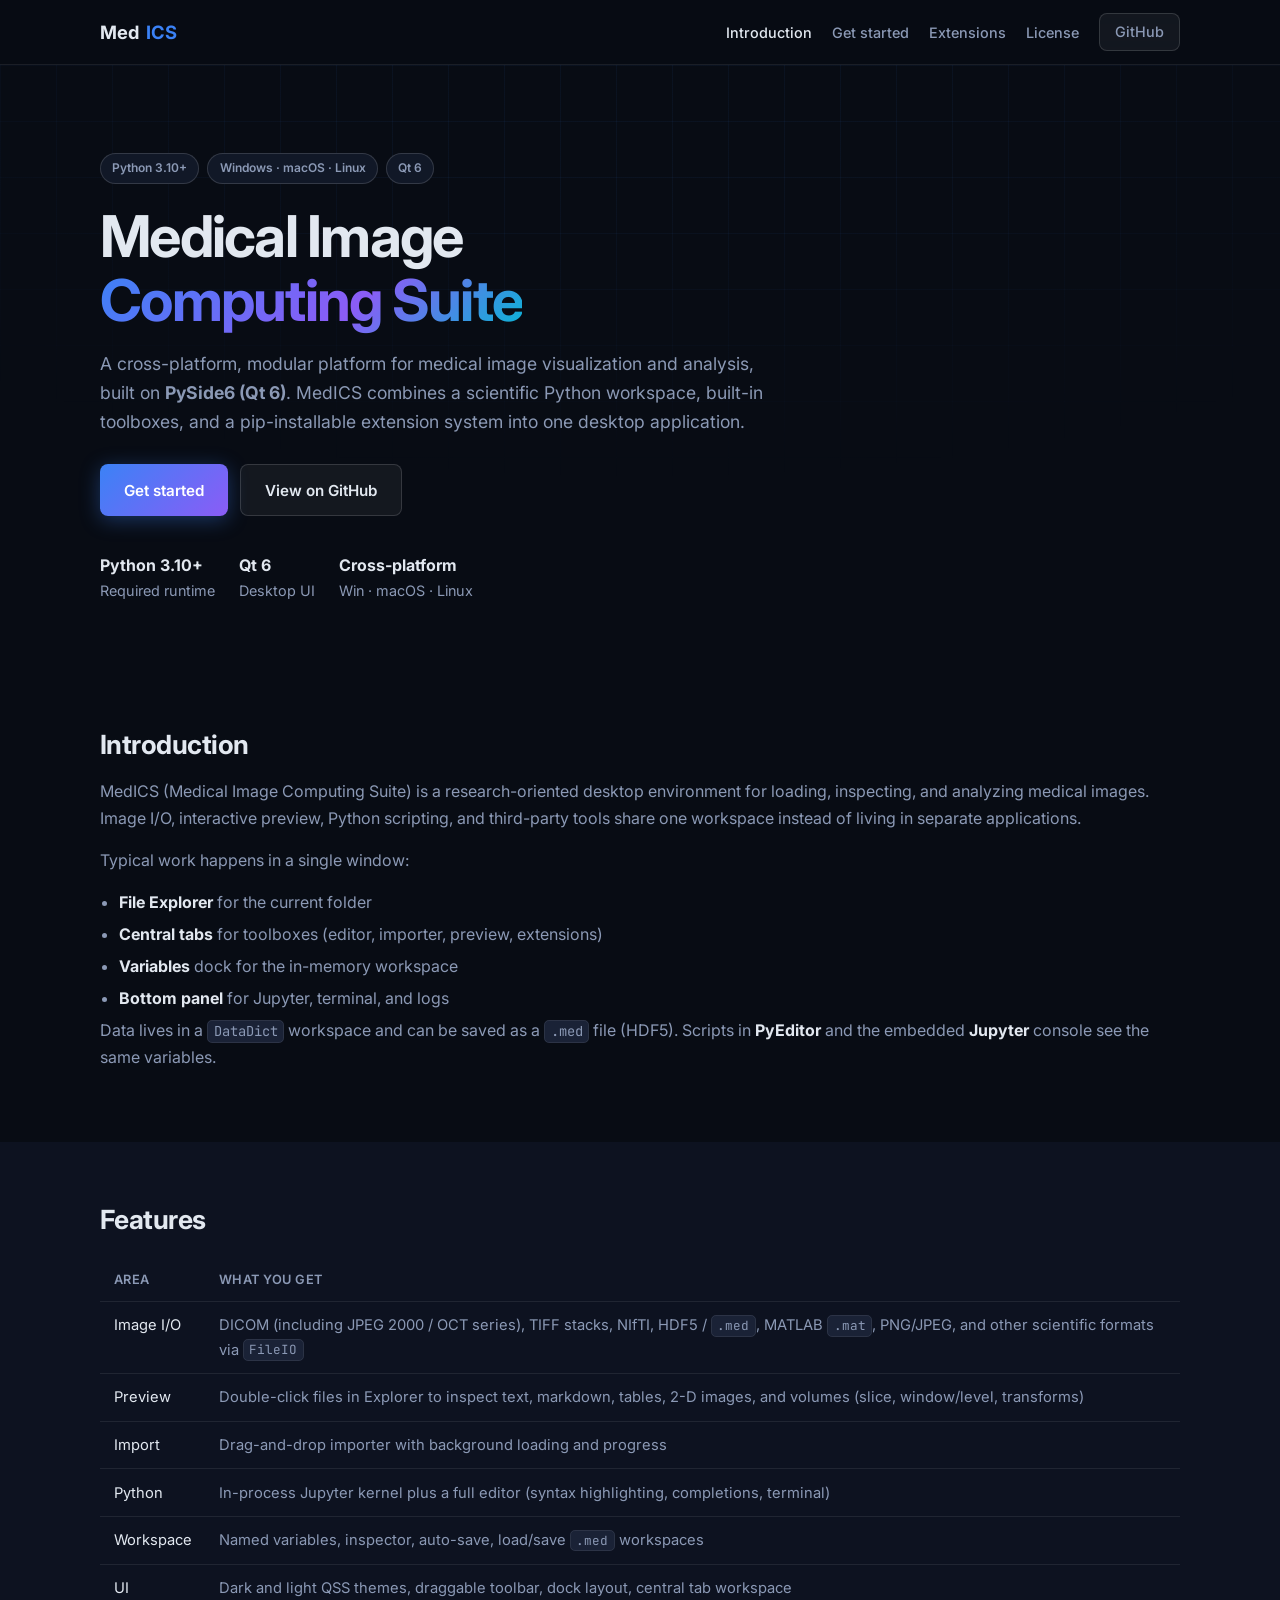
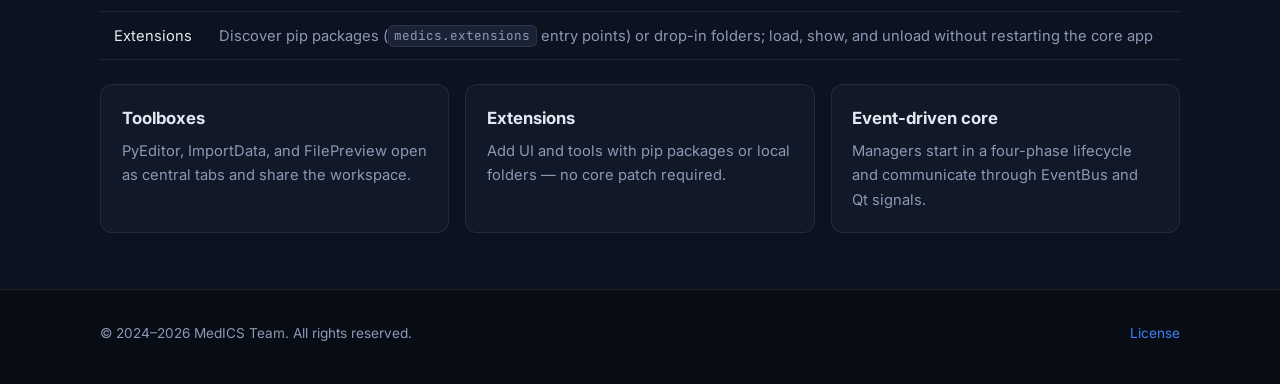
==== index.html @ ae42c541 "docs: update GitHub links and add CLI installer guide - Update all GitHub repository links to the ne" ====
<!DOCTYPE html>
<html lang="en">
<head>
  <meta charset="UTF-8" />
  <meta name="viewport" content="width=device-width, initial-scale=1.0" />
  <title>MedICS — Medical Image Computing Suite</title>
  <meta name="description" content="MedICS is a cross-platform medical image visualization and analysis platform built on PySide6 (Qt 6)." />
  <link rel="preconnect" href="https://fonts.googleapis.com" />
  <link href="https://fonts.googleapis.com/css2?family=Inter:wght@400;500;600;700&family=JetBrains+Mono:wght@400;500&display=swap" rel="stylesheet" />
  <link rel="stylesheet" href="css/style.css" />
</head>
<body>
  <nav class="nav" id="nav">
    <div class="container nav__inner">
      <a class="nav__logo" href="index.html">Med<em>ICS</em></a>
      <button class="nav__hamburger" id="hamburger" aria-label="Open menu"><span></span><span></span><span></span></button>
      <ul class="nav__links">
        <li><a class="is-active" href="index.html">Introduction</a></li>
        <li><a href="get-started.html">Get started</a></li>
        <li><a href="extensions.html">Extensions</a></li>
        <li><a href="license.html">License</a></li>
        <li><a class="btn btn--ghost btn--sm" href="https://github.com/medical-image-computing-suite/MedICS" target="_blank" rel="noopener">GitHub</a></li>
      </ul>
    </div>
  </nav>

  <header class="hero">
    <div class="container hero__inner">
      <div class="badge-row">
        <span class="badge">Python 3.10+</span>
        <span class="badge">Windows · macOS · Linux</span>
        <span class="badge">Qt 6</span>
      </div>
      <h1>Medical Image<br /><span class="gradient">Computing Suite</span></h1>
      <p class="lead">
        A cross-platform, modular platform for medical image visualization and analysis,
        built on <strong>PySide6 (Qt 6)</strong>. MedICS combines a scientific Python workspace,
        built-in toolboxes, and a pip-installable extension system into one desktop application.
      </p>
      <div class="hero__cta">
        <a class="btn btn--primary" href="get-started.html#installer">Get started</a>
        <a class="btn btn--ghost" href="https://github.com/medical-image-computing-suite/MedICS" target="_blank" rel="noopener">View on GitHub</a>
      </div>
      <div class="hero__meta">
        <div><strong>Python 3.10+</strong>Required runtime</div>
        <div><strong>Qt 6</strong>Desktop UI</div>
        <div><strong>Cross-platform</strong>Win · macOS · Linux</div>
      </div>
    </div>
  </header>

  <section class="section" id="introduction">
    <div class="container">
      <h2>Introduction</h2>
      <p>
        MedICS (Medical Image Computing Suite) is a research-oriented desktop environment for loading,
        inspecting, and analyzing medical images. Image I/O, interactive preview, Python scripting,
        and third-party tools share one workspace instead of living in separate applications.
      </p>
      <p>Typical work happens in a single window:</p>
      <ul class="plain">
        <li><strong>File Explorer</strong> for the current folder</li>
        <li><strong>Central tabs</strong> for toolboxes (editor, importer, preview, extensions)</li>
        <li><strong>Variables</strong> dock for the in-memory workspace</li>
        <li><strong>Bottom panel</strong> for Jupyter, terminal, and logs</li>
      </ul>
      <p>
        Data lives in a <code>DataDict</code> workspace and can be saved as a <code>.med</code> file (HDF5).
        Scripts in <strong>PyEditor</strong> and the embedded <strong>Jupyter</strong> console see the same variables.
      </p>
    </div>
  </section>

  <section class="section section--alt" id="features">
    <div class="container">
      <h2>Features</h2>
      <div class="table-wrap">
        <table>
          <thead>
            <tr><th>Area</th><th>What you get</th></tr>
          </thead>
          <tbody>
            <tr>
              <td>Image I/O</td>
              <td>DICOM (including JPEG 2000 / OCT series), TIFF stacks, NIfTI, HDF5 / <code>.med</code>, MATLAB <code>.mat</code>, PNG/JPEG, and other scientific formats via <code>FileIO</code></td>
            </tr>
            <tr>
              <td>Preview</td>
              <td>Double-click files in Explorer to inspect text, markdown, tables, 2-D images, and volumes (slice, window/level, transforms)</td>
            </tr>
            <tr>
              <td>Import</td>
              <td>Drag-and-drop importer with background loading and progress</td>
            </tr>
            <tr>
              <td>Python</td>
              <td>In-process Jupyter kernel plus a full editor (syntax highlighting, completions, terminal)</td>
            </tr>
            <tr>
              <td>Workspace</td>
              <td>Named variables, inspector, auto-save, load/save <code>.med</code> workspaces</td>
            </tr>
            <tr>
              <td>UI</td>
              <td>Dark and light QSS themes, draggable toolbar, dock layout, central tab workspace</td>
            </tr>
            <tr>
              <td>Extensions</td>
              <td>Discover pip packages (<code>medics.extensions</code> entry points) or drop-in folders; load, show, and unload without restarting the core app</td>
            </tr>
          </tbody>
        </table>
      </div>
      <div class="grid">
        <div class="card">
          <h3>Toolboxes</h3>
          <p>PyEditor, ImportData, and FilePreview open as central tabs and share the workspace.</p>
        </div>
        <div class="card">
          <h3>Extensions</h3>
          <p>Add UI and tools with pip packages or local folders — no core patch required.</p>
        </div>
        <div class="card">
          <h3>Event-driven core</h3>
          <p>Managers start in a four-phase lifecycle and communicate through EventBus and Qt signals.</p>
        </div>
      </div>
    </div>
  </section>

  <footer class="footer">
    <div class="container footer__inner">
      <span>© 2024–2026 MedICS Team. All rights reserved.</span>
      <span><a href="license.html">License</a></span>
    </div>
  </footer>
  <script src="js/site.js"></script>
</body>
</html>
---- css/style.css ----
*, *::before, *::after { box-sizing: border-box; margin: 0; padding: 0; }

:root {
  --bg: #080c14;
  --bg-alt: #0d1220;
  --surface: #111827;
  --surface-2: #1a2236;
  --border: rgba(255, 255, 255, 0.08);
  --border-2: rgba(255, 255, 255, 0.14);
  --accent: #3b82f6;
  --accent-2: #8b5cf6;
  --accent-3: #06b6d4;
  --text: #e2e8f0;
  --muted: #8b99b5;
  --font: "Inter", system-ui, sans-serif;
  --mono: "JetBrains Mono", "Fira Code", ui-monospace, monospace;
  --radius: 12px;
}

html { scroll-behavior: smooth; }

body {
  font-family: var(--font);
  background: var(--bg);
  color: var(--text);
  line-height: 1.65;
  -webkit-font-smoothing: antialiased;
}

a { color: var(--accent); text-decoration: none; }
a:hover { color: var(--accent-3); }

.container {
  width: min(1080px, 100% - 2.5rem);
  margin-inline: auto;
}

.gradient {
  background: linear-gradient(135deg, var(--accent), var(--accent-2) 60%, var(--accent-3));
  -webkit-background-clip: text;
  background-clip: text;
  -webkit-text-fill-color: transparent;
}

.btn {
  display: inline-flex;
  align-items: center;
  gap: 0.5rem;
  font-weight: 600;
  border-radius: 8px;
  border: none;
  cursor: pointer;
  text-decoration: none;
  padding: 0.8rem 1.5rem;
  font-size: 0.95rem;
  font-family: inherit;
  transition: transform 0.18s, box-shadow 0.18s, background 0.18s;
}
.btn--primary {
  background: linear-gradient(135deg, var(--accent), var(--accent-2));
  color: #fff;
  box-shadow: 0 4px 20px rgba(59, 130, 246, 0.35);
}
.btn--primary:hover { color: #fff; transform: translateY(-2px); }
.btn--ghost {
  background: rgba(255, 255, 255, 0.05);
  color: var(--text);
  border: 1.5px solid var(--border-2);
}
.btn--ghost:hover { color: var(--text); background: rgba(255, 255, 255, 0.1); }
.btn--sm { padding: 0.4rem 0.95rem; font-size: 0.8rem; }

.nav {
  position: sticky;
  top: 0;
  z-index: 50;
  background: rgba(8, 12, 20, 0.86);
  backdrop-filter: blur(16px);
  border-bottom: 1px solid var(--border);
}
.nav__inner {
  display: flex;
  align-items: center;
  gap: 1.5rem;
  min-height: 64px;
}
.nav__logo {
  display: flex;
  align-items: center;
  gap: 0.45rem;
  color: var(--text);
  font-weight: 700;
  font-size: 1.15rem;
}
.nav__logo:hover { color: var(--text); }
.nav__logo em { font-style: normal; color: var(--accent); }
.nav__links {
  display: flex;
  align-items: center;
  gap: 1.25rem;
  margin-left: auto;
  list-style: none;
}
.nav__links a {
  color: var(--muted);
  font-size: 0.9rem;
  font-weight: 500;
}
.nav__links a:hover,
.nav__links a.is-active { color: var(--text); }
.nav__hamburger {
  display: none;
  flex-direction: column;
  gap: 5px;
  background: none;
  border: none;
  cursor: pointer;
  margin-left: auto;
  padding: 4px;
}
.nav__hamburger span {
  display: block;
  width: 22px;
  height: 2px;
  background: var(--text);
  border-radius: 2px;
}

.hero {
  position: relative;
  padding: 5.5rem 0 4rem;
  overflow: hidden;
}
.hero::before {
  content: "";
  position: absolute;
  inset: 0;
  background-image:
    linear-gradient(rgba(59, 130, 246, 0.06) 1px, transparent 1px),
    linear-gradient(90deg, rgba(59, 130, 246, 0.06) 1px, transparent 1px);
  background-size: 56px 56px;
  mask-image: radial-gradient(ellipse 80% 70% at 50% 0%, black 30%, transparent 100%);
  pointer-events: none;
}
.hero__inner { position: relative; }
.badge-row { display: flex; flex-wrap: wrap; gap: 0.5rem; margin-bottom: 1.25rem; }
.badge {
  font-size: 0.75rem;
  font-weight: 600;
  padding: 0.28rem 0.7rem;
  border-radius: 999px;
  border: 1px solid var(--border-2);
  color: var(--muted);
  background: var(--surface);
}
.hero h1 {
  font-size: clamp(2.2rem, 5vw, 3.6rem);
  line-height: 1.12;
  letter-spacing: -0.03em;
  margin-bottom: 1rem;
}
.hero p.lead {
  max-width: 42rem;
  color: var(--muted);
  font-size: 1.1rem;
  margin-bottom: 1.75rem;
}
.hero__cta { display: flex; flex-wrap: wrap; gap: 0.75rem; }
.hero__meta {
  display: flex;
  flex-wrap: wrap;
  gap: 1.5rem;
  margin-top: 2.25rem;
  color: var(--muted);
  font-size: 0.9rem;
}
.hero__meta strong { display: block; color: var(--text); font-size: 1rem; }

.page-hero {
  padding: 4rem 0 2.5rem;
  border-bottom: 1px solid var(--border);
}
.page-hero .tag {
  color: var(--accent-3);
  font-size: 0.8rem;
  font-weight: 600;
  letter-spacing: 0.08em;
  text-transform: uppercase;
}
.page-hero h1 {
  font-size: clamp(1.8rem, 4vw, 2.6rem);
  letter-spacing: -0.03em;
  margin: 0.5rem 0 0.75rem;
}
.page-hero p { color: var(--muted); max-width: 40rem; }

.section { padding: 3.5rem 0; }
.section--alt { background: var(--bg-alt); }
.section h2 {
  font-size: 1.65rem;
  letter-spacing: -0.02em;
  margin-bottom: 0.75rem;
}
.section h3 {
  font-size: 1.15rem;
  margin: 1.75rem 0 0.6rem;
}
.section p { color: var(--muted); margin-bottom: 1rem; }
.section p strong, .section li strong { color: var(--text); }

.grid {
  display: grid;
  gap: 1rem;
  grid-template-columns: repeat(auto-fit, minmax(230px, 1fr));
  margin-top: 1.5rem;
}
.card {
  background: var(--surface);
  border: 1px solid var(--border);
  border-radius: var(--radius);
  padding: 1.25rem 1.3rem;
}
.card h3 { margin: 0 0 0.4rem; font-size: 1.05rem; }
.card p { margin: 0; font-size: 0.92rem; }

ul.plain, ol.plain { padding-left: 1.2rem; color: var(--muted); }
ul.plain { list-style: disc; }
ol.plain { list-style: decimal; }
ul.plain li, ol.plain li { margin: 0.35rem 0; }
code, kbd {
  font-family: var(--mono);
  font-size: 0.86em;
  background: var(--surface-2);
  border: 1px solid var(--border);
  border-radius: 5px;
  padding: 0.08rem 0.35rem;
}

.table-wrap { overflow-x: auto; margin: 1rem 0 1.5rem; }
table {
  width: 100%;
  border-collapse: collapse;
  font-size: 0.92rem;
}
th, td {
  text-align: left;
  padding: 0.7rem 0.85rem;
  border-bottom: 1px solid var(--border);
  vertical-align: top;
}
th { color: var(--muted); font-weight: 600; font-size: 0.8rem; text-transform: uppercase; letter-spacing: 0.04em; }
td { color: var(--muted); }
td:first-child { color: var(--text); white-space: nowrap; }

.code-block {
  background: #0b1220;
  border: 1px solid var(--border);
  border-radius: var(--radius);
  margin: 0.85rem 0 1.4rem;
  overflow: hidden;
}
.code-block__header {
  display: flex;
  justify-content: space-between;
  align-items: center;
  padding: 0.45rem 0.85rem;
  border-bottom: 1px solid var(--border);
  color: var(--muted);
  font-size: 0.75rem;
  font-family: var(--mono);
}
.copy-btn {
  background: transparent;
  border: 1px solid var(--border-2);
  color: var(--muted);
  border-radius: 6px;
  padding: 0.2rem 0.55rem;
  cursor: pointer;
  font-size: 0.72rem;
}
.copy-btn:hover, .copy-btn.copied { color: var(--text); border-color: var(--accent); }
.code-block pre {
  overflow-x: auto;
  padding: 1rem 1.1rem;
}
.code-block code {
  font-family: var(--mono);
  font-size: 0.82rem;
  background: none;
  border: none;
  padding: 0;
  color: #d6e4ff;
  line-height: 1.55;
}

.tabs { margin: 1rem 0 1.5rem; }
.tab-bar { display: flex; gap: 0.4rem; flex-wrap: wrap; margin-bottom: 0.75rem; }
.tab-btn {
  background: var(--surface);
  border: 1px solid var(--border);
  color: var(--muted);
  border-radius: 999px;
  padding: 0.35rem 0.9rem;
  cursor: pointer;
  font: inherit;
  font-size: 0.85rem;
}
.tab-btn.is-active {
  color: var(--text);
  border-color: var(--accent);
  background: rgba(59, 130, 246, 0.12);
}
.tab-pane { display: none; }
.tab-pane.is-active { display: block; }

.steps { counter-reset: step; display: grid; gap: 1rem; margin-top: 1rem; }
.step {
  display: grid;
  grid-template-columns: auto 1fr;
  gap: 0.9rem;
  background: var(--surface);
  border: 1px solid var(--border);
  border-radius: var(--radius);
  padding: 1rem 1.15rem;
}
.step::before {
  counter-increment: step;
  content: counter(step, decimal-leading-zero);
  font-family: var(--mono);
  font-size: 0.85rem;
  color: var(--accent-3);
  padding-top: 0.15rem;
}
.step h4 { margin: 0 0 0.25rem; }
.step p { margin: 0; font-size: 0.92rem; }

.license-text {
  background: var(--surface);
  border: 1px solid var(--border);
  border-radius: var(--radius);
  padding: 1.25rem 1.4rem;
  overflow-x: auto;
  white-space: pre-wrap;
  word-break: break-word;
  font-family: var(--mono);
  font-size: 0.82rem;
  line-height: 1.6;
  color: var(--text);
  margin: 0;
}

.footer {
  border-top: 1px solid var(--border);
  padding: 2rem 0 2.5rem;
  color: var(--muted);
  font-size: 0.85rem;
}
.footer__inner {
  display: flex;
  flex-wrap: wrap;
  justify-content: space-between;
  gap: 0.75rem;
}

@media (max-width: 760px) {
  .nav__hamburger { display: flex; }
  .nav__links {
    display: none;
    position: absolute;
    top: 64px;
    left: 0;
    right: 0;
    flex-direction: column;
    align-items: flex-start;
    padding: 1rem 1.25rem 1.25rem;
    background: rgba(8, 12, 20, 0.97);
    border-bottom: 1px solid var(--border);
    margin: 0;
  }
  .nav__links.is-open { display: flex; }
  td:first-child { white-space: normal; }
}
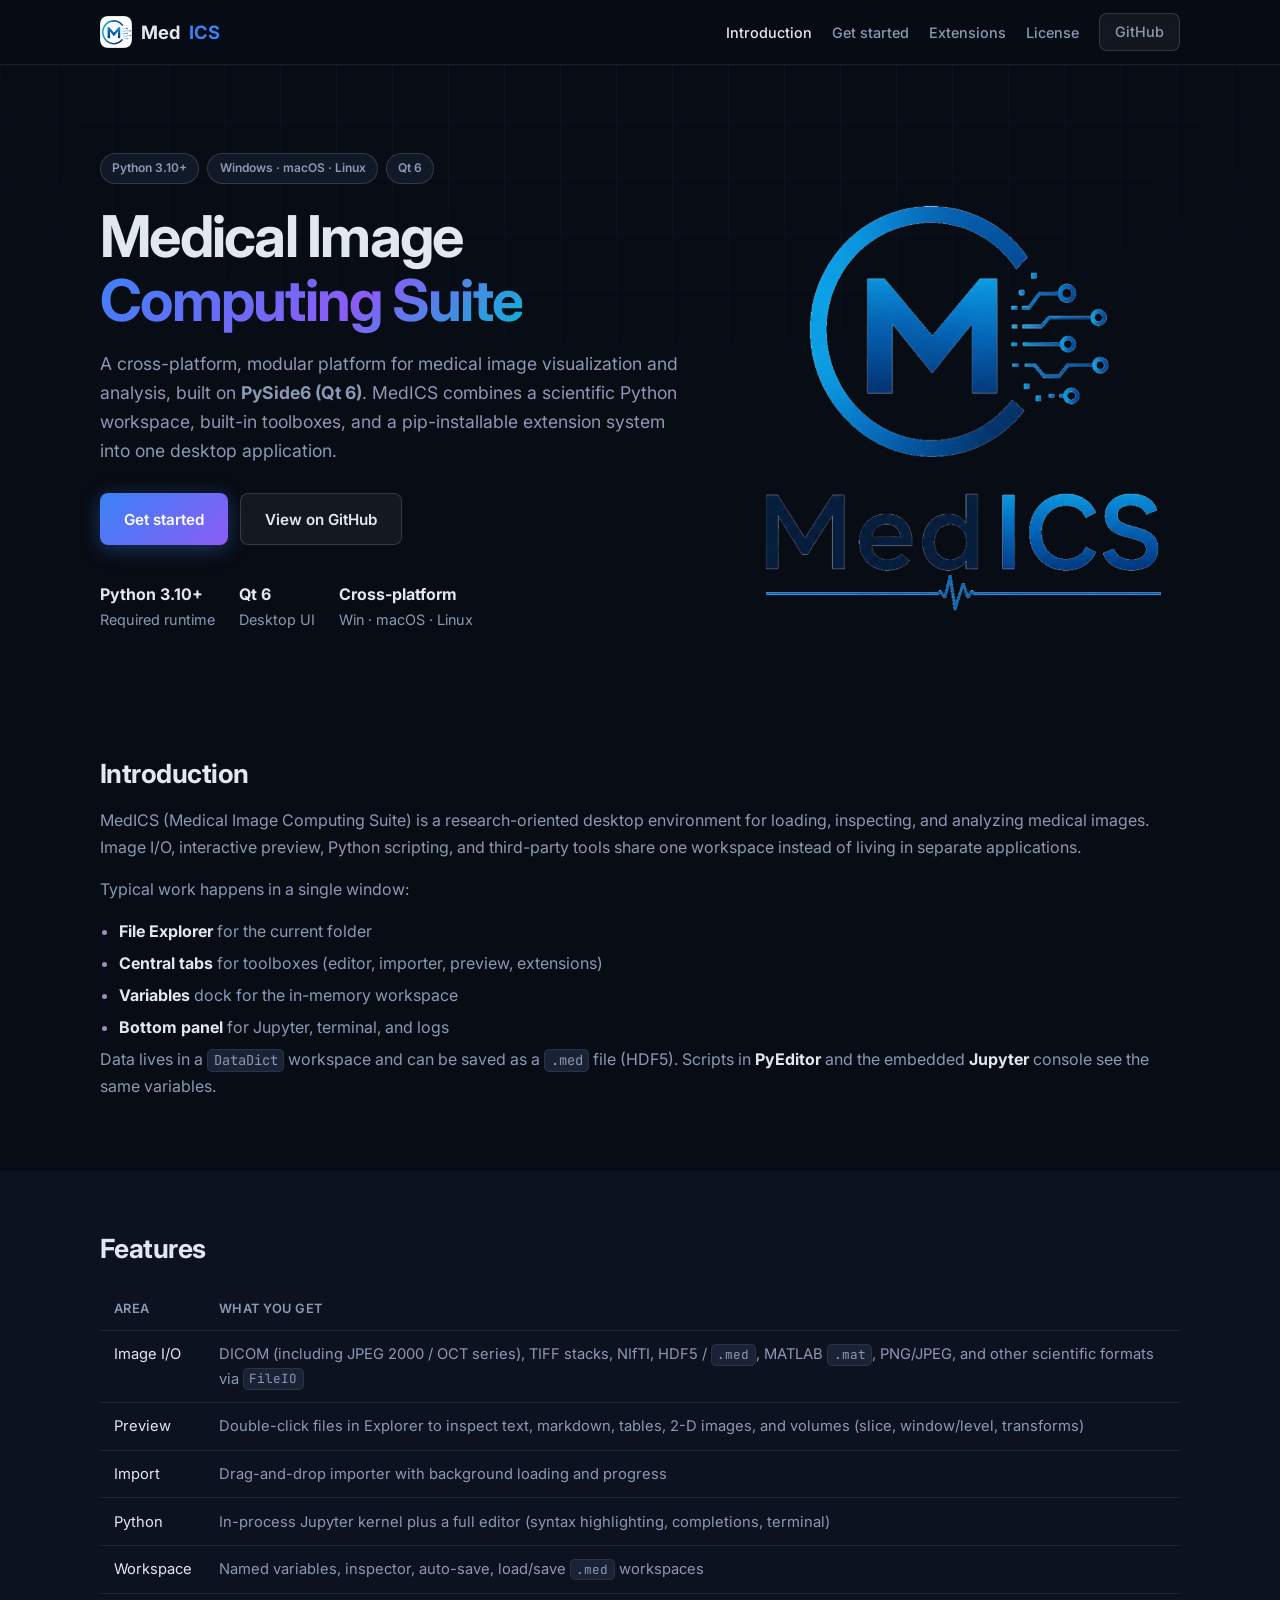
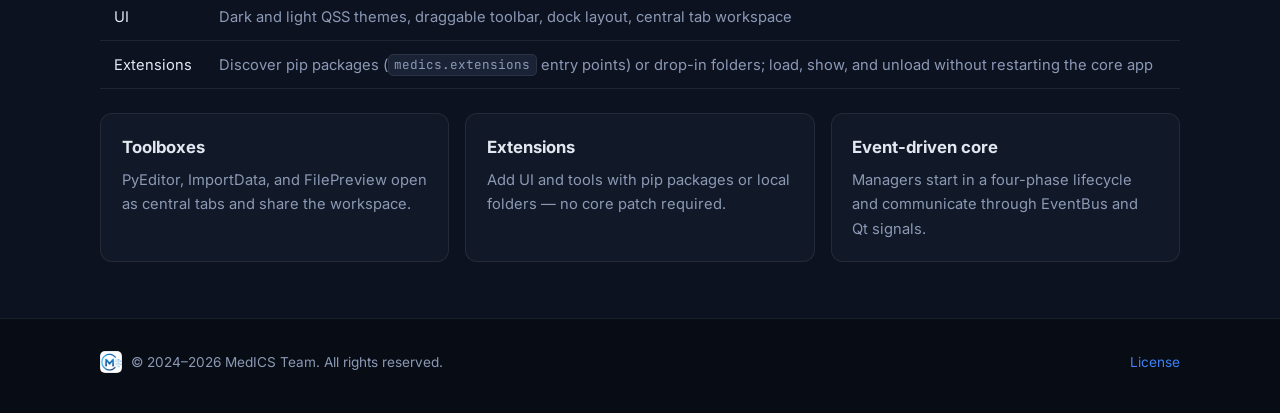
==== commit 7c4a54a7: "feat: add site logo and improve installer setup" ====
--- a/index.html
+++ b/index.html
@@ -8,11 +8,15 @@
   <link rel="preconnect" href="https://fonts.googleapis.com" />
   <link href="https://fonts.googleapis.com/css2?family=Inter:wght@400;500;600;700&family=JetBrains+Mono:wght@400;500&display=swap" rel="stylesheet" />
   <link rel="stylesheet" href="css/style.css" />
+  <link rel="icon" href="icon/icon.ico" sizes="any" />
+  <link rel="icon" type="image/png" href="icon/icon.png" />
+  <link rel="apple-touch-icon" href="icon/icon.png" />
+  <meta property="og:image" content="https://medical-image-computing-suite.github.io/icon/logo.png" />
 </head>
 <body>
   <nav class="nav" id="nav">
     <div class="container nav__inner">
-      <a class="nav__logo" href="index.html">Med<em>ICS</em></a>
+      <a class="nav__logo" href="index.html"><img src="icon/icon.png" alt="" width="32" height="32" />Med<em>ICS</em></a>
       <button class="nav__hamburger" id="hamburger" aria-label="Open menu"><span></span><span></span><span></span></button>
       <ul class="nav__links">
         <li><a class="is-active" href="index.html">Introduction</a></li>
@@ -26,6 +30,7 @@
 
   <header class="hero">
     <div class="container hero__inner">
+      <div>
       <div class="badge-row">
         <span class="badge">Python 3.10+</span>
         <span class="badge">Windows · macOS · Linux</span>
@@ -46,6 +51,8 @@
         <div><strong>Qt 6</strong>Desktop UI</div>
         <div><strong>Cross-platform</strong>Win · macOS · Linux</div>
       </div>
+      </div>
+      <img class="hero__logo" src="icon/logo.png" alt="MedICS — Medical Image Computing Suite" />
     </div>
   </header>
 
@@ -130,7 +137,7 @@
 
   <footer class="footer">
     <div class="container footer__inner">
-      <span>© 2024–2026 MedICS Team. All rights reserved.</span>
+      <span class="footer__brand"><img src="icon/icon.png" alt="" width="22" height="22" />© 2024–2026 MedICS Team. All rights reserved.</span>
       <span><a href="license.html">License</a></span>
     </div>
   </footer>
--- a/css/style.css
+++ b/css/style.css
@@ -87,10 +87,17 @@
 .nav__logo {
   display: flex;
   align-items: center;
-  gap: 0.45rem;
+  gap: 0.55rem;
   color: var(--text);
   font-weight: 700;
   font-size: 1.15rem;
+}
+.nav__logo img {
+  width: 32px;
+  height: 32px;
+  border-radius: 8px;
+  display: block;
+  flex-shrink: 0;
 }
 .nav__logo:hover { color: var(--text); }
 .nav__logo em { font-style: normal; color: var(--accent); }
@@ -142,7 +149,20 @@
   mask-image: radial-gradient(ellipse 80% 70% at 50% 0%, black 30%, transparent 100%);
   pointer-events: none;
 }
-.hero__inner { position: relative; }
+.hero__inner {
+  position: relative;
+  display: grid;
+  grid-template-columns: 1.15fr minmax(220px, 0.85fr);
+  gap: 2.5rem;
+  align-items: center;
+}
+.hero__logo {
+  width: 100%;
+  max-width: 440px;
+  height: auto;
+  justify-self: end;
+  display: block;
+}
 .badge-row { display: flex; flex-wrap: wrap; gap: 0.5rem; margin-bottom: 1.25rem; }
 .badge {
   font-size: 0.75rem;
@@ -360,6 +380,18 @@
   flex-wrap: wrap;
   justify-content: space-between;
   gap: 0.75rem;
+}
+
+.footer__brand {
+  display: inline-flex;
+  align-items: center;
+  gap: 0.55rem;
+}
+.footer__brand img {
+  width: 22px;
+  height: 22px;
+  border-radius: 5px;
+  display: block;
 }
 
 @media (max-width: 760px) {
@@ -378,5 +410,14 @@
     margin: 0;
   }
   .nav__links.is-open { display: flex; }
+  .hero__inner {
+    grid-template-columns: 1fr;
+    gap: 1.5rem;
+  }
+  .hero__logo {
+    order: -1;
+    justify-self: center;
+    max-width: 280px;
+  }
   td:first-child { white-space: normal; }
 }
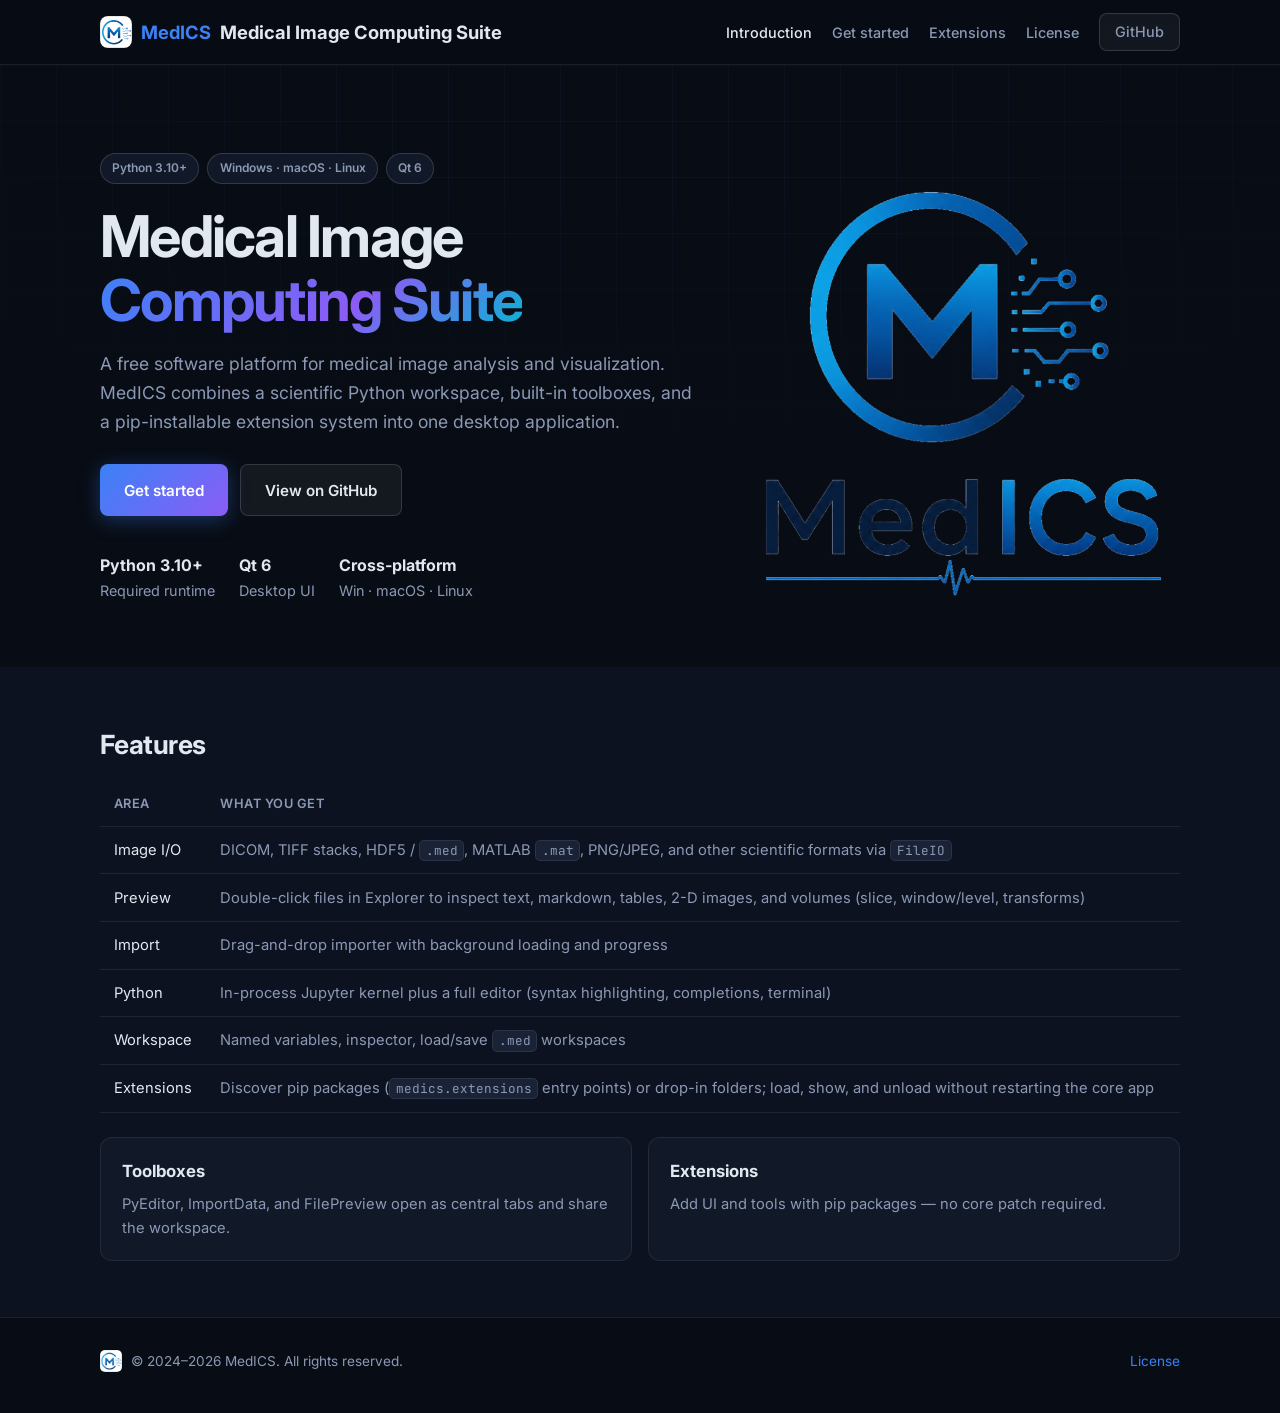
==== commit 206b7fd6: "fix: update GitHub links to organization page" ====
--- a/index.html
+++ b/index.html
@@ -16,14 +16,14 @@
 <body>
   <nav class="nav" id="nav">
     <div class="container nav__inner">
-      <a class="nav__logo" href="index.html"><img src="icon/icon.png" alt="" width="32" height="32" />Med<em>ICS</em></a>
+      <a class="nav__logo" href="index.html"><img src="icon/icon.png" alt="" width="32" height="32" /><em>MedICS</em>Medical Image Computing Suite</a>
       <button class="nav__hamburger" id="hamburger" aria-label="Open menu"><span></span><span></span><span></span></button>
       <ul class="nav__links">
         <li><a class="is-active" href="index.html">Introduction</a></li>
         <li><a href="get-started.html">Get started</a></li>
         <li><a href="extensions.html">Extensions</a></li>
         <li><a href="license.html">License</a></li>
-        <li><a class="btn btn--ghost btn--sm" href="https://github.com/medical-image-computing-suite/MedICS" target="_blank" rel="noopener">GitHub</a></li>
+        <li><a class="btn btn--ghost btn--sm" href="https://github.com/medical-image-computing-suite" target="_blank" rel="noopener">GitHub</a></li>
       </ul>
     </div>
   </nav>
@@ -38,13 +38,12 @@
       </div>
       <h1>Medical Image<br /><span class="gradient">Computing Suite</span></h1>
       <p class="lead">
-        A cross-platform, modular platform for medical image visualization and analysis,
-        built on <strong>PySide6 (Qt 6)</strong>. MedICS combines a scientific Python workspace,
+        A free software platform for medical image analysis and visualization. MedICS combines a scientific Python workspace,
         built-in toolboxes, and a pip-installable extension system into one desktop application.
       </p>
       <div class="hero__cta">
         <a class="btn btn--primary" href="get-started.html#installer">Get started</a>
-        <a class="btn btn--ghost" href="https://github.com/medical-image-computing-suite/MedICS" target="_blank" rel="noopener">View on GitHub</a>
+        <a class="btn btn--ghost" href="https://github.com/medical-image-computing-suite" target="_blank" rel="noopener">View on GitHub</a>
       </div>
       <div class="hero__meta">
         <div><strong>Python 3.10+</strong>Required runtime</div>
@@ -55,28 +54,6 @@
       <img class="hero__logo" src="icon/logo.png" alt="MedICS — Medical Image Computing Suite" />
     </div>
   </header>
-
-  <section class="section" id="introduction">
-    <div class="container">
-      <h2>Introduction</h2>
-      <p>
-        MedICS (Medical Image Computing Suite) is a research-oriented desktop environment for loading,
-        inspecting, and analyzing medical images. Image I/O, interactive preview, Python scripting,
-        and third-party tools share one workspace instead of living in separate applications.
-      </p>
-      <p>Typical work happens in a single window:</p>
-      <ul class="plain">
-        <li><strong>File Explorer</strong> for the current folder</li>
-        <li><strong>Central tabs</strong> for toolboxes (editor, importer, preview, extensions)</li>
-        <li><strong>Variables</strong> dock for the in-memory workspace</li>
-        <li><strong>Bottom panel</strong> for Jupyter, terminal, and logs</li>
-      </ul>
-      <p>
-        Data lives in a <code>DataDict</code> workspace and can be saved as a <code>.med</code> file (HDF5).
-        Scripts in <strong>PyEditor</strong> and the embedded <strong>Jupyter</strong> console see the same variables.
-      </p>
-    </div>
-  </section>
 
   <section class="section section--alt" id="features">
     <div class="container">
@@ -89,7 +66,7 @@
           <tbody>
             <tr>
               <td>Image I/O</td>
-              <td>DICOM (including JPEG 2000 / OCT series), TIFF stacks, NIfTI, HDF5 / <code>.med</code>, MATLAB <code>.mat</code>, PNG/JPEG, and other scientific formats via <code>FileIO</code></td>
+              <td>DICOM, TIFF stacks, HDF5 / <code>.med</code>, MATLAB <code>.mat</code>, PNG/JPEG, and other scientific formats via <code>FileIO</code></td>
             </tr>
             <tr>
               <td>Preview</td>
@@ -105,11 +82,7 @@
             </tr>
             <tr>
               <td>Workspace</td>
-              <td>Named variables, inspector, auto-save, load/save <code>.med</code> workspaces</td>
-            </tr>
-            <tr>
-              <td>UI</td>
-              <td>Dark and light QSS themes, draggable toolbar, dock layout, central tab workspace</td>
+              <td>Named variables, inspector, load/save <code>.med</code> workspaces</td>
             </tr>
             <tr>
               <td>Extensions</td>
@@ -125,11 +98,7 @@
         </div>
         <div class="card">
           <h3>Extensions</h3>
-          <p>Add UI and tools with pip packages or local folders — no core patch required.</p>
-        </div>
-        <div class="card">
-          <h3>Event-driven core</h3>
-          <p>Managers start in a four-phase lifecycle and communicate through EventBus and Qt signals.</p>
+          <p>Add UI and tools with pip packages — no core patch required.</p>
         </div>
       </div>
     </div>
@@ -137,7 +106,7 @@
 
   <footer class="footer">
     <div class="container footer__inner">
-      <span class="footer__brand"><img src="icon/icon.png" alt="" width="22" height="22" />© 2024–2026 MedICS Team. All rights reserved.</span>
+      <span class="footer__brand"><img src="icon/icon.png" alt="" width="22" height="22" />© 2024–2026 MedICS. All rights reserved.</span>
       <span><a href="license.html">License</a></span>
     </div>
   </footer>
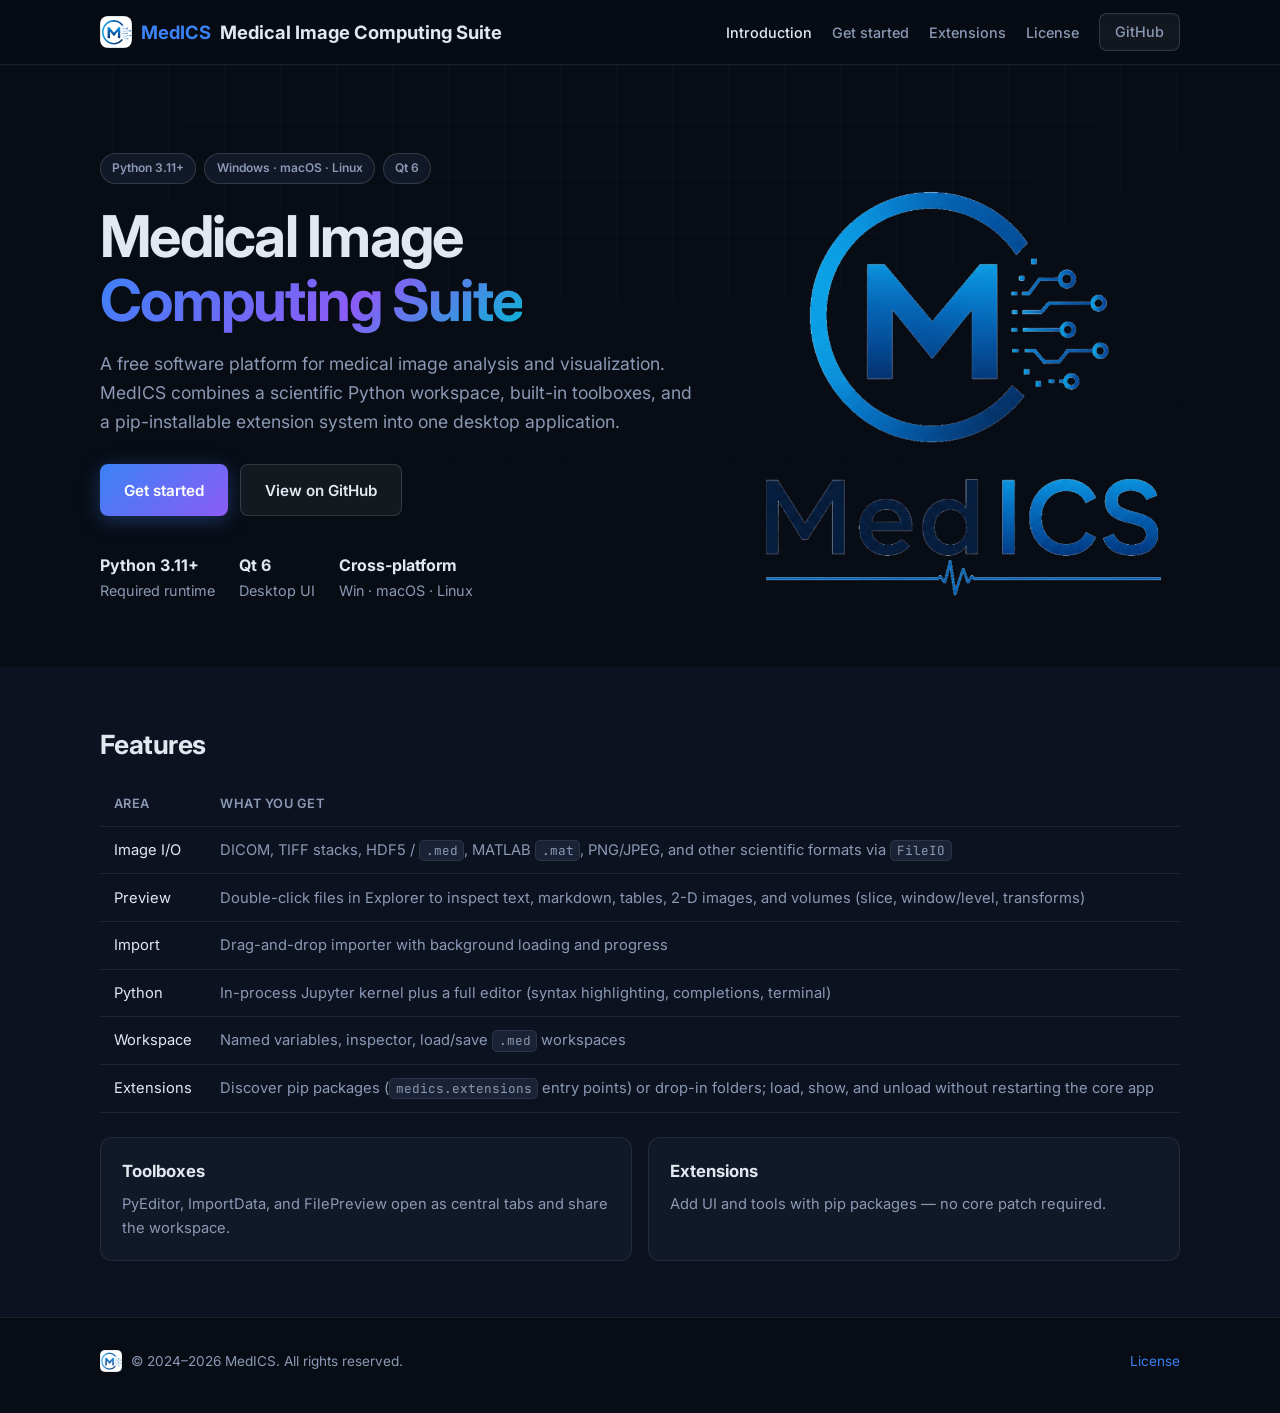
==== commit 3996b444: "docs: update Python requirement to 3.11+ The MedICS package now requires Python 3.11 or later. Updat" ====
--- a/index.html
+++ b/index.html
@@ -32,7 +32,7 @@
     <div class="container hero__inner">
       <div>
       <div class="badge-row">
-        <span class="badge">Python 3.10+</span>
+        <span class="badge">Python 3.11+</span>
         <span class="badge">Windows · macOS · Linux</span>
         <span class="badge">Qt 6</span>
       </div>
@@ -46,7 +46,7 @@
         <a class="btn btn--ghost" href="https://github.com/medical-image-computing-suite" target="_blank" rel="noopener">View on GitHub</a>
       </div>
       <div class="hero__meta">
-        <div><strong>Python 3.10+</strong>Required runtime</div>
+        <div><strong>Python 3.11+</strong>Required runtime</div>
         <div><strong>Qt 6</strong>Desktop UI</div>
         <div><strong>Cross-platform</strong>Win · macOS · Linux</div>
       </div>
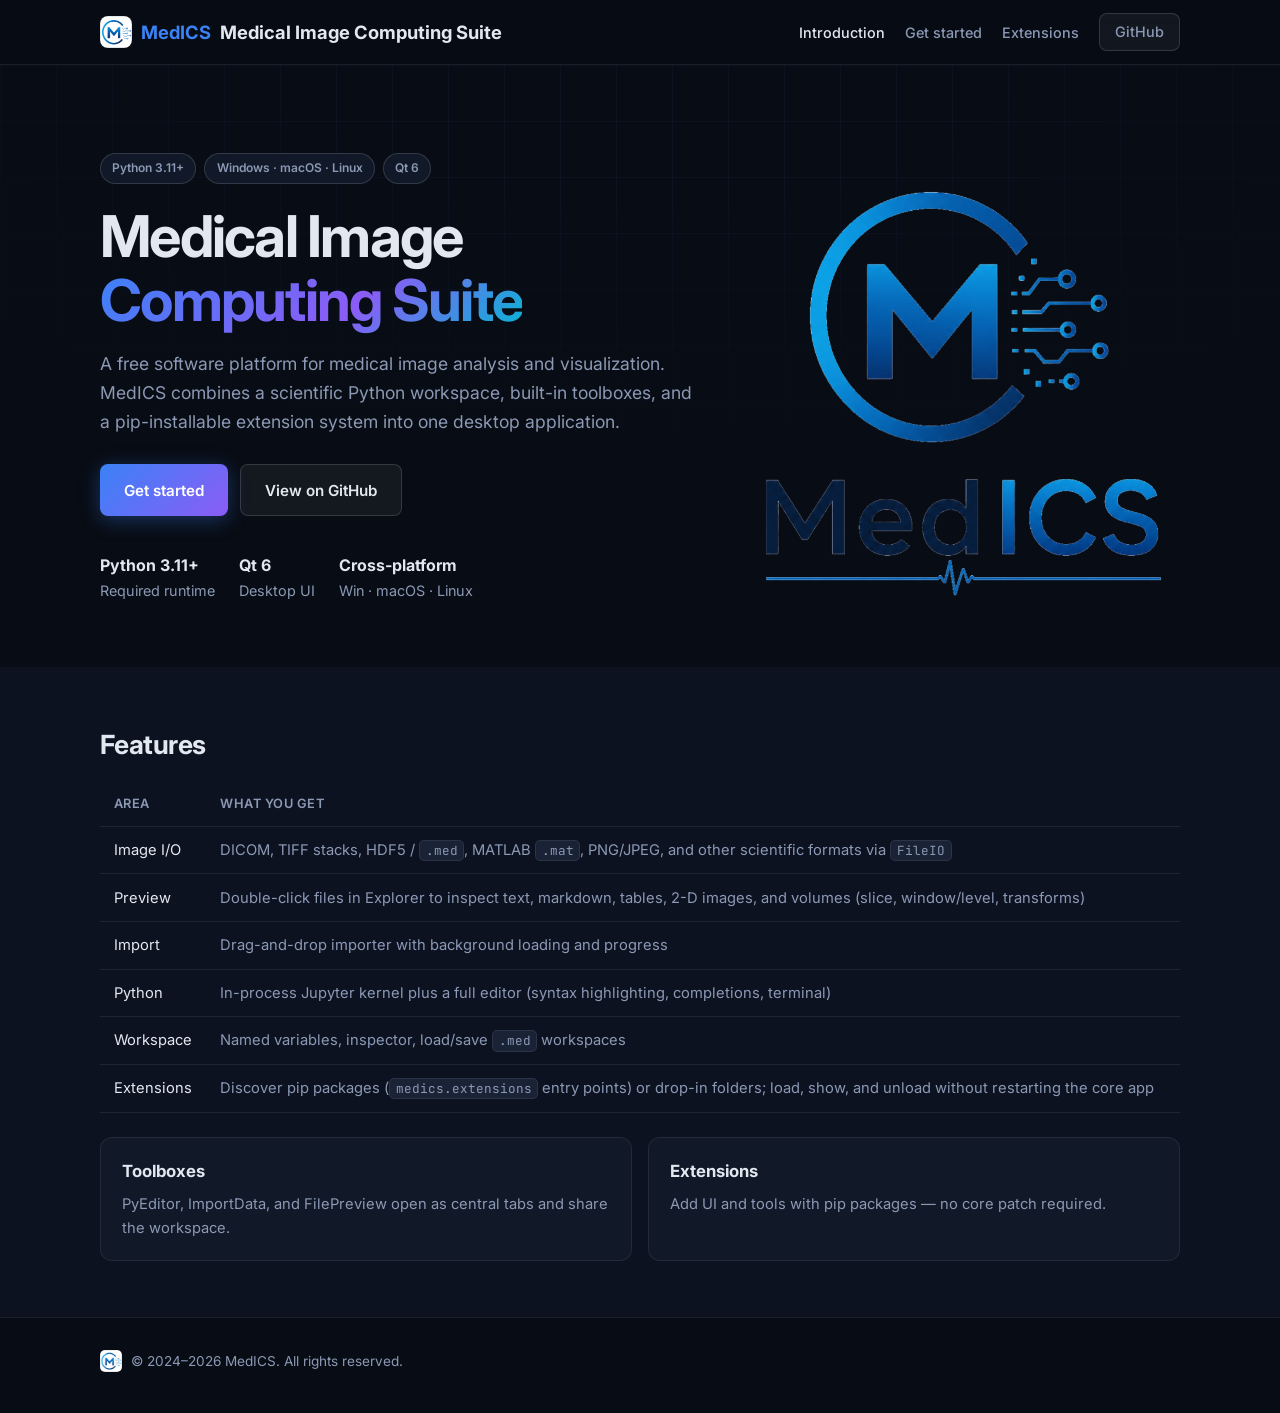
==== commit f6dde1f7: "refactor: remove license.html and update navigation links" ====
--- a/index.html
+++ b/index.html
@@ -22,7 +22,6 @@
         <li><a class="is-active" href="index.html">Introduction</a></li>
         <li><a href="get-started.html">Get started</a></li>
         <li><a href="extensions.html">Extensions</a></li>
-        <li><a href="license.html">License</a></li>
         <li><a class="btn btn--ghost btn--sm" href="https://github.com/medical-image-computing-suite" target="_blank" rel="noopener">GitHub</a></li>
       </ul>
     </div>
@@ -107,7 +106,6 @@
   <footer class="footer">
     <div class="container footer__inner">
       <span class="footer__brand"><img src="icon/icon.png" alt="" width="22" height="22" />© 2024–2026 MedICS. All rights reserved.</span>
-      <span><a href="license.html">License</a></span>
     </div>
   </footer>
   <script src="js/site.js"></script>
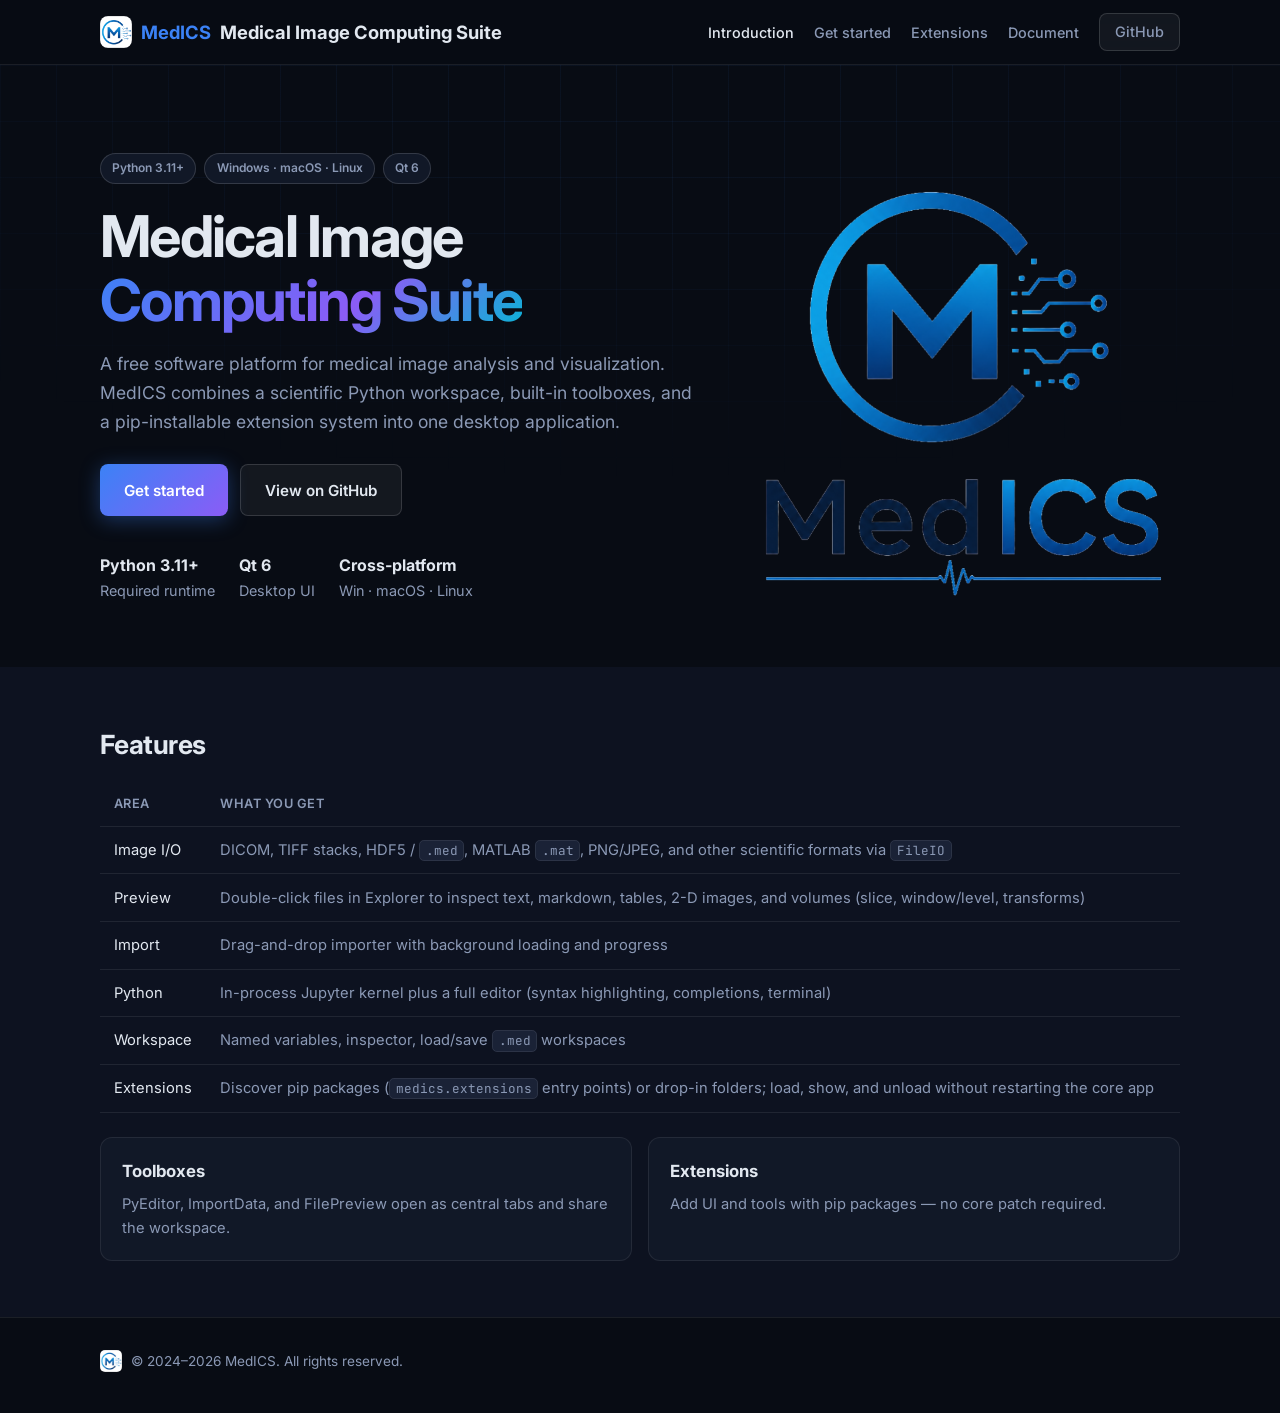
==== commit 7299c925: "feat: add documentation link to navigation in index and get-started pages" ====
--- a/index.html
+++ b/index.html
@@ -22,6 +22,7 @@
         <li><a class="is-active" href="index.html">Introduction</a></li>
         <li><a href="get-started.html">Get started</a></li>
         <li><a href="extensions.html">Extensions</a></li>
+        <li><a href="https://github.com/Medical-Image-Computing-Suite/MedICS-Community/wiki" target="_blank" rel="noopener">Document</a></li>
         <li><a class="btn btn--ghost btn--sm" href="https://github.com/medical-image-computing-suite" target="_blank" rel="noopener">GitHub</a></li>
       </ul>
     </div>
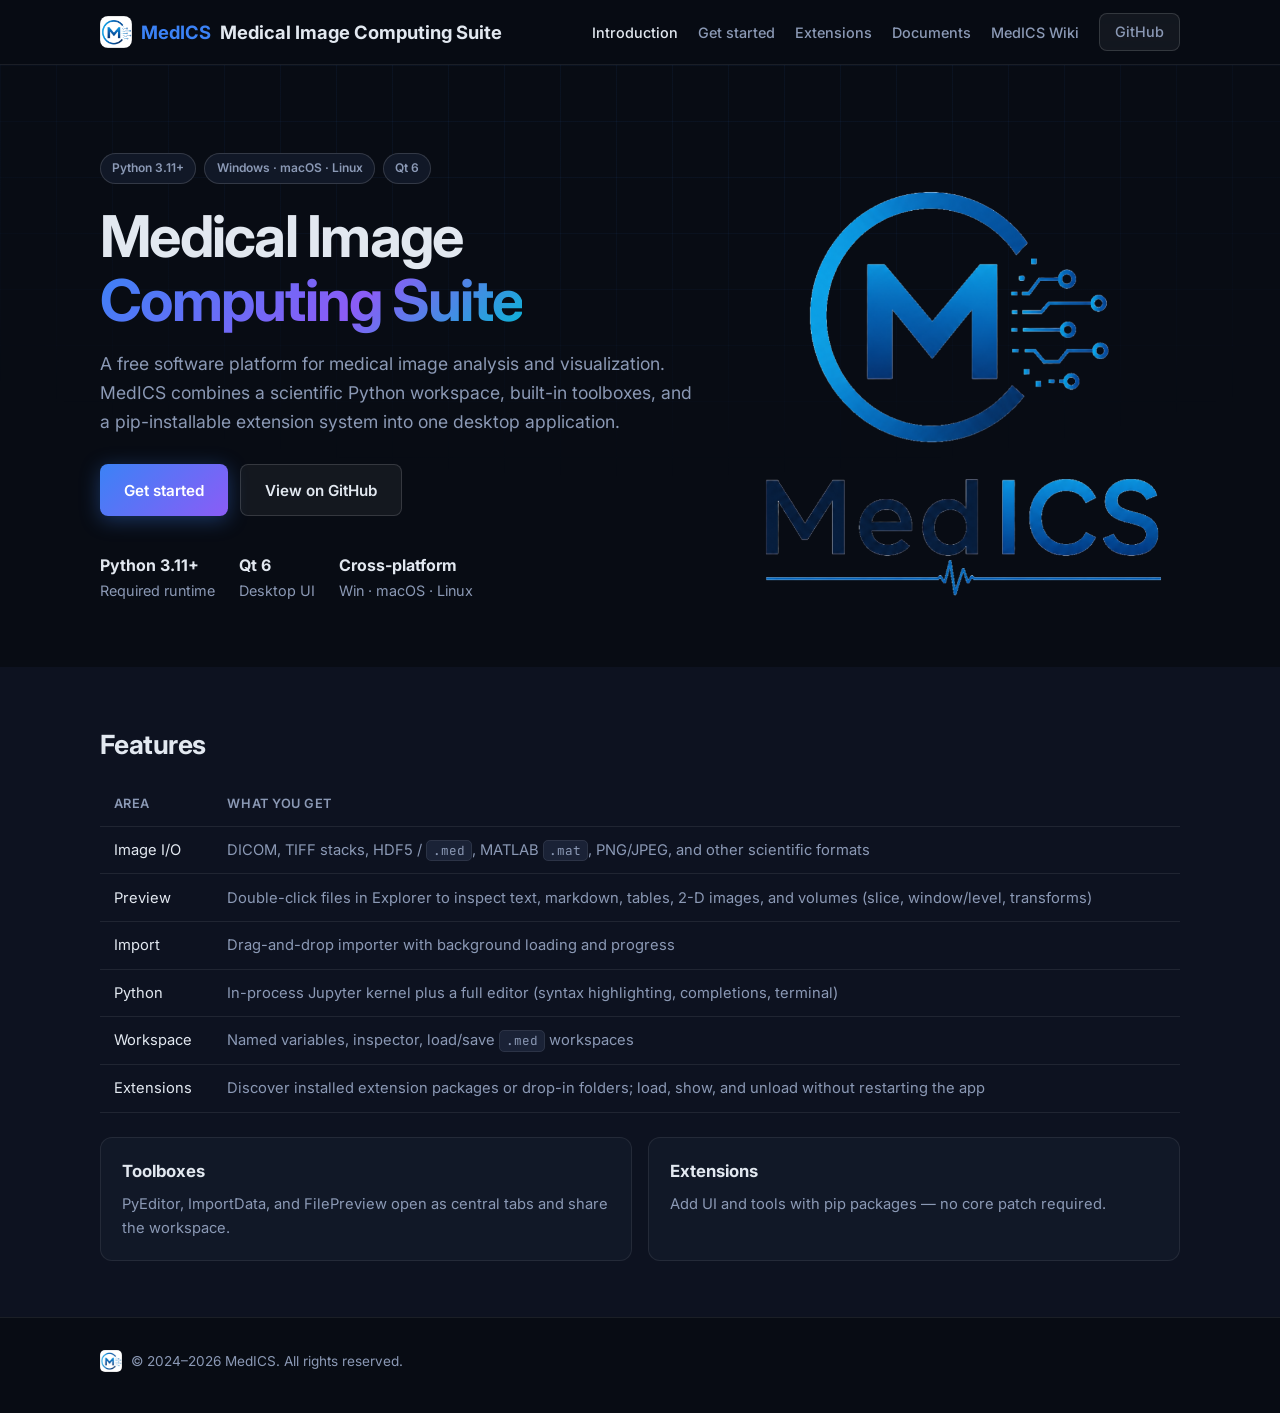
==== commit ccb723ef: "Add documentation for MedICS features and components - Created ai-assistant.html to document the AI " ====
--- a/index.html
+++ b/index.html
@@ -22,7 +22,8 @@
         <li><a class="is-active" href="index.html">Introduction</a></li>
         <li><a href="get-started.html">Get started</a></li>
         <li><a href="extensions.html">Extensions</a></li>
-        <li><a href="https://github.com/Medical-Image-Computing-Suite/MedICS-Community/wiki" target="_blank" rel="noopener">Document</a></li>
+        <li><a href="document.html">Documents</a></li>
+        <li><a href="https://github.com/Medical-Image-Computing-Suite/MedICS-Community/wiki" target="_blank" rel="noopener">MedICS Wiki</a></li>
         <li><a class="btn btn--ghost btn--sm" href="https://github.com/medical-image-computing-suite" target="_blank" rel="noopener">GitHub</a></li>
       </ul>
     </div>
@@ -66,7 +67,7 @@
           <tbody>
             <tr>
               <td>Image I/O</td>
-              <td>DICOM, TIFF stacks, HDF5 / <code>.med</code>, MATLAB <code>.mat</code>, PNG/JPEG, and other scientific formats via <code>FileIO</code></td>
+              <td>DICOM, TIFF stacks, HDF5 / <code>.med</code>, MATLAB <code>.mat</code>, PNG/JPEG, and other scientific formats</td>
             </tr>
             <tr>
               <td>Preview</td>
@@ -86,7 +87,7 @@
             </tr>
             <tr>
               <td>Extensions</td>
-              <td>Discover pip packages (<code>medics.extensions</code> entry points) or drop-in folders; load, show, and unload without restarting the core app</td>
+              <td>Discover installed extension packages or drop-in folders; load, show, and unload without restarting the app</td>
             </tr>
           </tbody>
         </table>
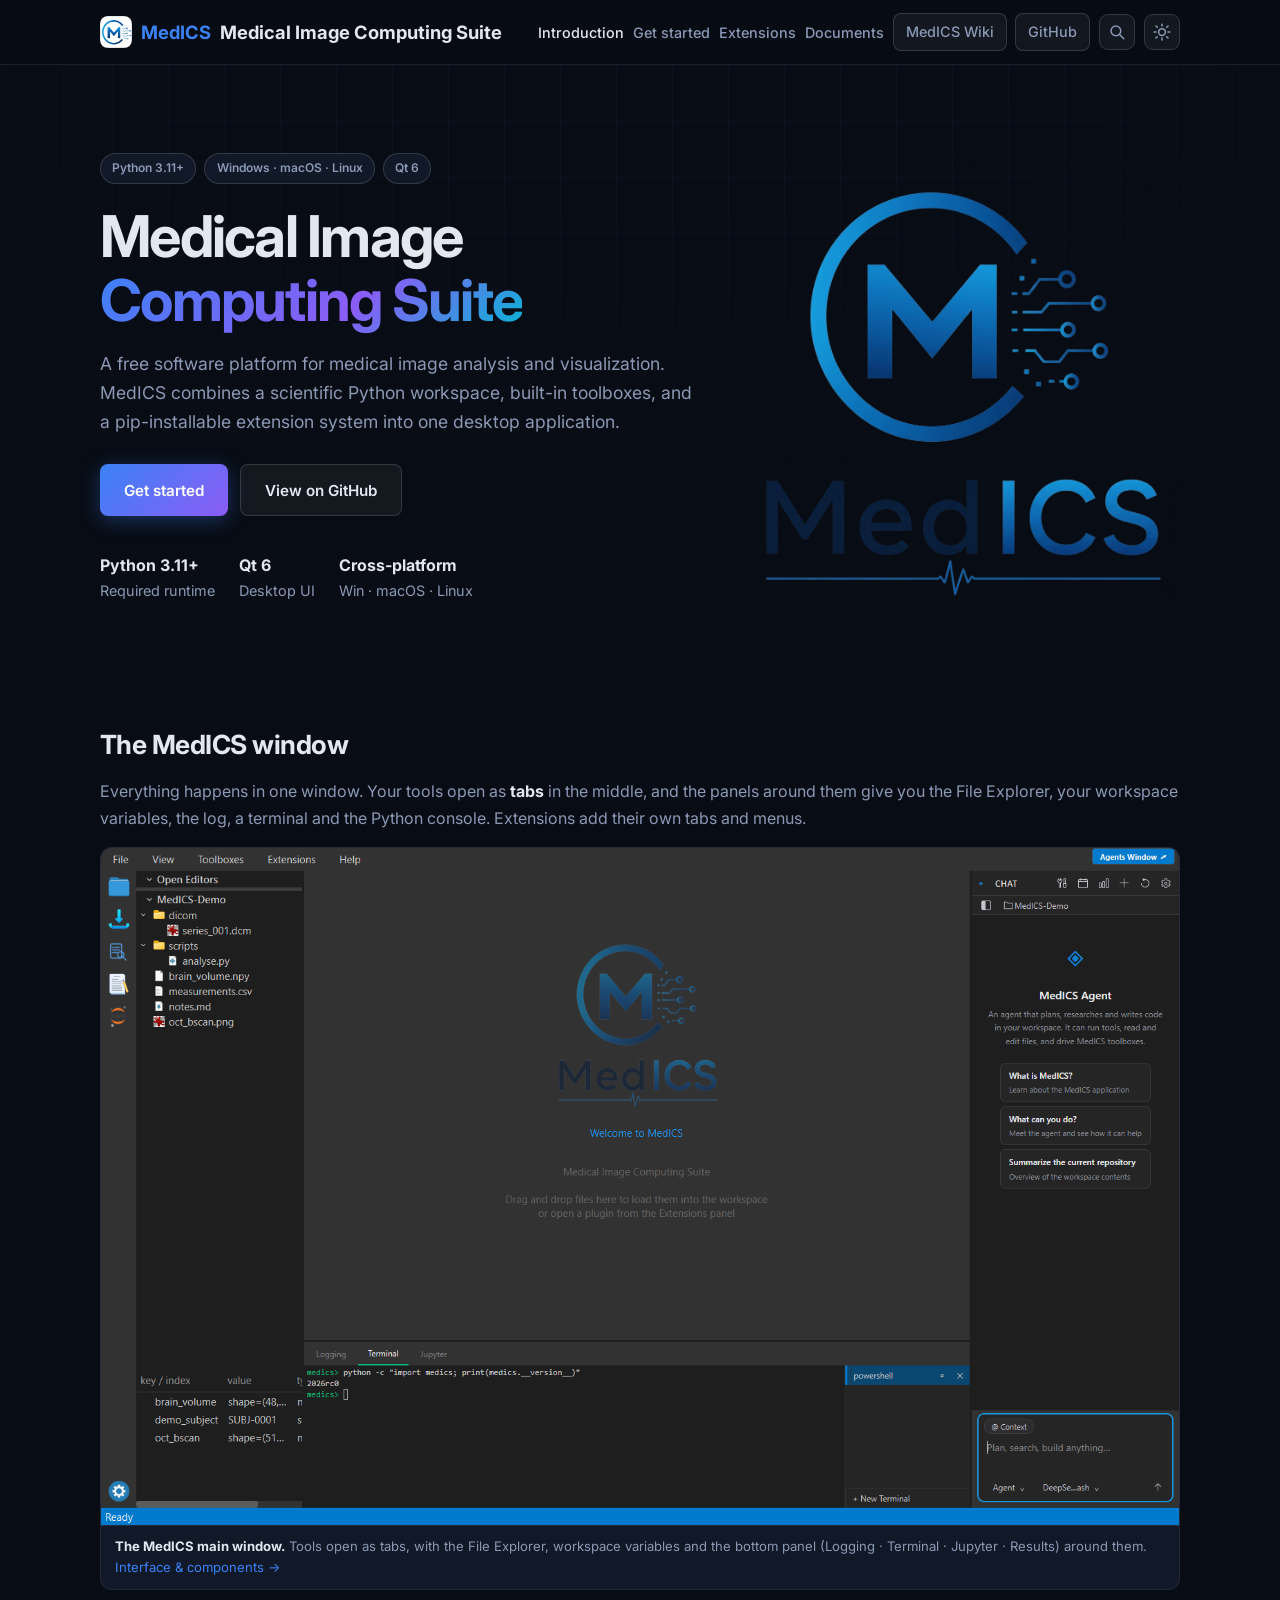
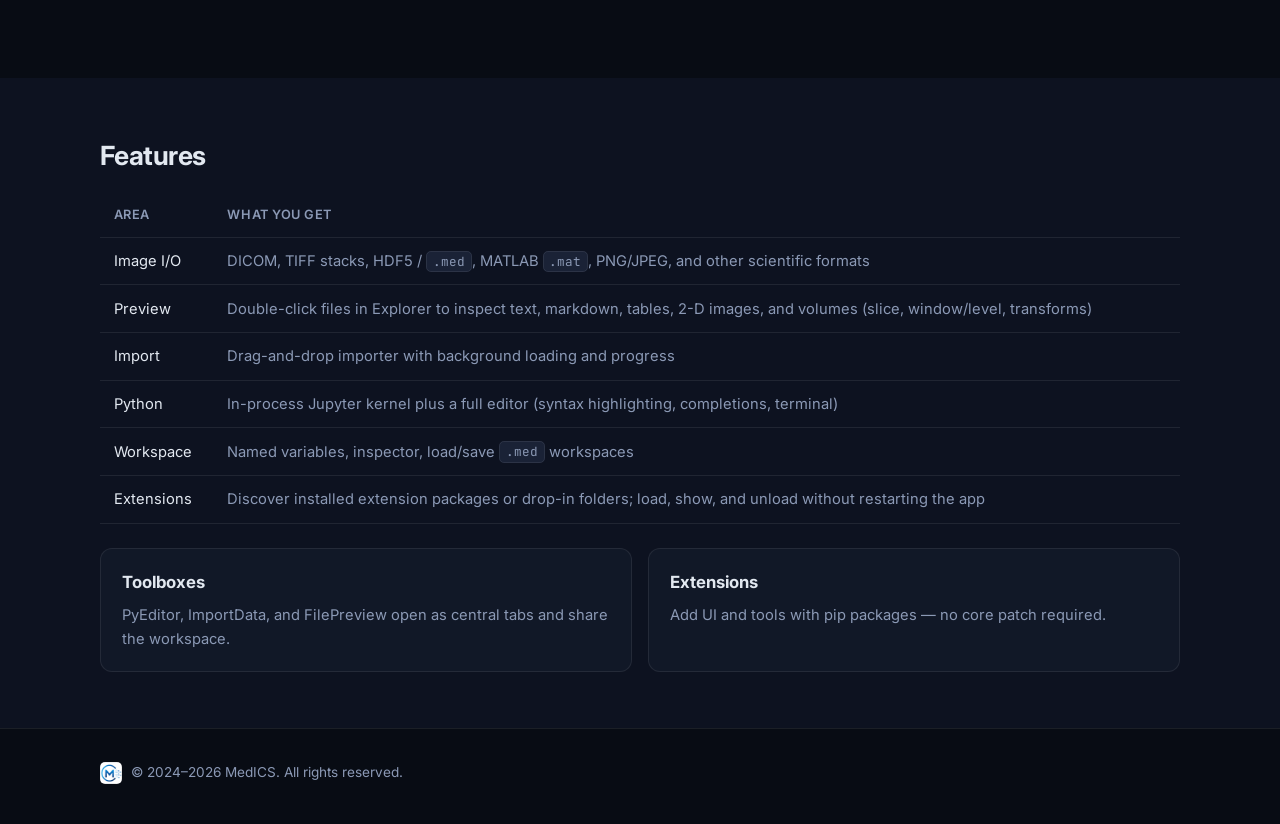
==== commit f76589eb: "Add search index generation script and initial index data - Created a new script `build-search-index" ====
--- a/index.html
+++ b/index.html
@@ -8,26 +8,39 @@
   <link rel="preconnect" href="https://fonts.googleapis.com" />
   <link href="https://fonts.googleapis.com/css2?family=Inter:wght@400;500;600;700&family=JetBrains+Mono:wght@400;500&display=swap" rel="stylesheet" />
   <link rel="stylesheet" href="css/style.css" />
+  <link rel="stylesheet" href="css/docs.css" />
   <link rel="icon" href="icon/icon.ico" sizes="any" />
   <link rel="icon" type="image/png" href="icon/icon.png" />
   <link rel="apple-touch-icon" href="icon/icon.png" />
   <meta property="og:image" content="https://medical-image-computing-suite.github.io/icon/logo.png" />
+  <script>
+    // Apply the saved theme before first paint, so a light-theme visitor never
+    // sees a flash of the dark theme while js/site.js is still loading.
+    (function () {
+      try {
+        var t = localStorage.getItem("medics-theme");
+        if (t === "light" || t === "dark") document.documentElement.setAttribute("data-theme", t);
+      } catch (e) { /* private mode: keep the dark default */ }
+    })();
+  </script>
+  <script src="js/site.js" defer></script>
 </head>
 <body>
-  <nav class="nav" id="nav">
-    <div class="container nav__inner">
-      <a class="nav__logo" href="index.html"><img src="icon/icon.png" alt="" width="32" height="32" /><em>MedICS</em>Medical Image Computing Suite</a>
-      <button class="nav__hamburger" id="hamburger" aria-label="Open menu"><span></span><span></span><span></span></button>
-      <ul class="nav__links">
-        <li><a class="is-active" href="index.html">Introduction</a></li>
-        <li><a href="get-started.html">Get started</a></li>
-        <li><a href="extensions.html">Extensions</a></li>
-        <li><a href="document.html">Documents</a></li>
-        <li><a href="https://github.com/Medical-Image-Computing-Suite/MedICS-Community/wiki" target="_blank" rel="noopener">MedICS Wiki</a></li>
-        <li><a class="btn btn--ghost btn--sm" href="https://github.com/medical-image-computing-suite" target="_blank" rel="noopener">GitHub</a></li>
-      </ul>
-    </div>
-  </nav>
+  <header class="nav" id="site-nav">
+    <noscript>
+      <div class="container nav__inner">
+        <a class="nav__logo" href="index.html"><img src="icon/icon.png" alt="" width="32" height="32" /><em>MedICS</em>Medical Image Computing Suite</a>
+        <ul class="nav__fallback">
+          <li><a href="index.html">Introduction</a></li>
+          <li><a href="get-started.html">Get started</a></li>
+          <li><a href="extensions.html">Extensions</a></li>
+          <li><a href="document.html">Documents</a></li>
+          <li><a class="btn btn--ghost btn--sm" href="https://github.com/Medical-Image-Computing-Suite/MedICS-Community/wiki" target="_blank" rel="noopener">MedICS Wiki</a></li>
+          <li><a class="btn btn--ghost btn--sm" href="https://github.com/medical-image-computing-suite" target="_blank" rel="noopener">GitHub</a></li>
+        </ul>
+      </div>
+    </noscript>
+  </header>
 
   <header class="hero">
     <div class="container hero__inner">
@@ -52,9 +65,30 @@
         <div><strong>Cross-platform</strong>Win · macOS · Linux</div>
       </div>
       </div>
-      <img class="hero__logo" src="icon/logo.png" alt="MedICS — Medical Image Computing Suite" />
+      <img class="hero__logo" src="icon/logo.png" alt="MedICS — Medical Image Computing Suite" width="1024" height="1025" />
     </div>
   </header>
+
+  <section class="section" id="window">
+    <div class="container">
+      <h2>The MedICS window</h2>
+      <p>
+        Everything happens in one window. Your tools open as <strong>tabs</strong> in the middle, and the
+        panels around them give you the File Explorer, your workspace variables, the log, a terminal
+        and the Python console. Extensions add their own tabs and menus.
+      </p>
+      <div class="doc-screens">
+        <figure class="doc-figure">
+          <a href="docs/interface.html#the-medics-window">
+            <img src="assets/img/overview/main_window.png" alt="The MedICS main window" width="1560" height="980" />
+          </a>
+          <figcaption><strong>The MedICS main window.</strong> Tools open as tabs, with the File
+          Explorer, workspace variables and the bottom panel (Logging · Terminal · Jupyter · Results)
+          around them. <a href="docs/interface.html#the-medics-window">Interface &amp; components &#8594;</a></figcaption>
+        </figure>
+      </div>
+    </div>
+  </section>
 
   <section class="section section--alt" id="features">
     <div class="container">
@@ -110,6 +144,5 @@
       <span class="footer__brand"><img src="icon/icon.png" alt="" width="22" height="22" />© 2024–2026 MedICS. All rights reserved.</span>
     </div>
   </footer>
-  <script src="js/site.js"></script>
 </body>
 </html>
--- a/css/style.css
+++ b/css/style.css
@@ -1,6 +1,7 @@
 *, *::before, *::after { box-sizing: border-box; margin: 0; padding: 0; }
 
 :root {
+  color-scheme: dark;
   --bg: #080c14;
   --bg-alt: #0d1220;
   --surface: #111827;
@@ -12,12 +13,56 @@
   --accent-3: #06b6d4;
   --text: #e2e8f0;
   --muted: #8b99b5;
+  /* Surfaces that would otherwise be hard-coded, so the light theme can
+     restate them without duplicating whole rules. */
+  --nav-bg: rgba(8, 12, 20, 0.86);
+  --nav-bg-solid: rgba(8, 12, 20, 0.97);
+  --ghost-bg: rgba(255, 255, 255, 0.05);
+  --ghost-bg-hover: rgba(255, 255, 255, 0.1);
+  --hover-tint: rgba(255, 255, 255, 0.04);
+  --code-bg: #0b1220;
+  --code-text: #d6e4ff;
+  --code-text-dim: #b9c8e6;
   --font: "Inter", system-ui, sans-serif;
   --mono: "JetBrains Mono", "Fira Code", ui-monospace, monospace;
   --radius: 12px;
+  /* Height of the sticky nav, used to offset anchor scrolling. */
+  --nav-h: 64px;
+}
+
+/* Light theme — the same variable names, restated. Applied to <html> by the
+   theme switcher (js/site.js), so every page picks it up from this one file. */
+[data-theme="light"] {
+  color-scheme: light;
+  --bg: #f6f8fc;
+  --bg-alt: #eaeff7;
+  --surface: #ffffff;
+  --surface-2: #f1f5f9;
+  --border: rgba(15, 23, 42, 0.1);
+  --border-2: rgba(15, 23, 42, 0.18);
+  --accent: #2563eb;
+  --accent-2: #7c3aed;
+  /* Darker cyan: --accent-3 is small uppercase text, which needs the contrast. */
+  --accent-3: #0e7490;
+  --text: #0f172a;
+  --muted: #55637a;
+  --nav-bg: rgba(246, 248, 252, 0.86);
+  --nav-bg-solid: rgba(246, 248, 252, 0.97);
+  --ghost-bg: rgba(15, 23, 42, 0.04);
+  --ghost-bg-hover: rgba(15, 23, 42, 0.08);
+  --hover-tint: rgba(15, 23, 42, 0.05);
+  --code-bg: #f4f7fb;
+  --code-text: #1e293b;
+  --code-text-dim: #4a5568;
 }
 
 html { scroll-behavior: smooth; }
+
+/* The nav is sticky, so an anchor jump would put the target underneath it.
+   Reserve the nav's height (plus breathing room) for anything that can be an
+   anchor target, which also covers cross-page links such as
+   docs/interface.html#variables and in-page ones like #installer. */
+[id] { scroll-margin-top: calc(var(--nav-h) + 1.25rem); }
 
 body {
   font-family: var(--font);
@@ -25,6 +70,7 @@
   color: var(--text);
   line-height: 1.65;
   -webkit-font-smoothing: antialiased;
+  transition: background-color 0.2s ease, color 0.2s ease;
 }
 
 a { color: var(--accent); text-decoration: none; }
@@ -63,21 +109,35 @@
 }
 .btn--primary:hover { color: #fff; transform: translateY(-2px); }
 .btn--ghost {
-  background: rgba(255, 255, 255, 0.05);
+  background: var(--ghost-bg);
   color: var(--text);
   border: 1.5px solid var(--border-2);
 }
-.btn--ghost:hover { color: var(--text); background: rgba(255, 255, 255, 0.1); }
+.btn--ghost:hover { color: var(--text); background: var(--ghost-bg-hover); }
 .btn--sm { padding: 0.4rem 0.95rem; font-size: 0.8rem; }
 
 .nav {
   position: sticky;
   top: 0;
   z-index: 50;
-  background: rgba(8, 12, 20, 0.86);
+  /* Reserved so the bar keeps its height before js/site.js renders the links. */
+  min-height: 64px;
+  background: var(--nav-bg);
   backdrop-filter: blur(16px);
   border-bottom: 1px solid var(--border);
 }
+/* No-JS fallback inside <noscript>: a plain row that is always visible. */
+.nav__fallback {
+  display: flex;
+  flex-wrap: wrap;
+  align-items: center;
+  gap: 0.9rem;
+  margin-left: auto;
+  list-style: none;
+}
+.nav__fallback a { color: var(--muted); font-size: 0.9rem; font-weight: 500; }
+.nav__fallback a:hover { color: var(--text); }
+.nav__fallback .btn { color: var(--text); }
 .nav__inner {
   display: flex;
   align-items: center;
@@ -104,10 +164,15 @@
 .nav__links {
   display: flex;
   align-items: center;
-  gap: 1.25rem;
+  /* Tight, but the bar carries eight items (four links, two off-site buttons,
+     the search switcher and the theme switcher) and must stay inside the
+     1080px content column. */
+  gap: 0.55rem;
   margin-left: auto;
   list-style: none;
 }
+/* The two off-site buttons sit tighter in the bar than a page CTA would. */
+.nav__links .btn--sm { padding-inline: 0.75rem; }
 .nav__links a {
   color: var(--muted);
   font-size: 0.9rem;
@@ -115,6 +180,65 @@
 }
 .nav__links a:hover,
 .nav__links a.is-active { color: var(--text); }
+/* Nav items keep their intrinsic size. Shrinking them (or letting their labels
+   wrap) is what broke the bar: two-word entries folded onto a second line. */
+.nav__logo,
+.nav__links a { white-space: nowrap; }
+.nav__links > li { flex-shrink: 0; }
+
+/* Theme switcher (top right of the nav) */
+.nav__theme { display: flex; align-items: center; }
+.nav__search { display: flex; align-items: center; }
+.search-toggle {
+  display: inline-flex;
+  align-items: center;
+  justify-content: center;
+  width: 36px;
+  height: 36px;
+  flex-shrink: 0;
+  padding: 0;
+  border: 1.5px solid var(--border-2);
+  border-radius: 9px;
+  background: var(--ghost-bg);
+  color: var(--muted);
+  cursor: pointer;
+  transition: color 0.18s, border-color 0.18s, background 0.18s;
+}
+.search-toggle:hover { color: var(--text); border-color: var(--accent); }
+.search-toggle:focus-visible { outline: 2px solid var(--accent); outline-offset: 2px; }
+.search-toggle svg { width: 18px; height: 18px; display: block; }
+.theme-toggle {
+  display: inline-flex;
+  align-items: center;
+  justify-content: center;
+  width: 36px;
+  height: 36px;
+  flex-shrink: 0;
+  padding: 0;
+  border: 1.5px solid var(--border-2);
+  border-radius: 9px;
+  background: var(--ghost-bg);
+  color: var(--muted);
+  cursor: pointer;
+  transition: color 0.18s, border-color 0.18s, background 0.18s;
+}
+.theme-toggle:hover { color: var(--text); border-color: var(--accent); }
+.theme-toggle:focus-visible { outline: 2px solid var(--accent); outline-offset: 2px; }
+.theme-toggle__icon {
+  width: 18px;
+  height: 18px;
+  display: block;
+  fill: none;
+  stroke: currentColor;
+  stroke-width: 2;
+  stroke-linecap: round;
+  stroke-linejoin: round;
+}
+/* Show the icon of the theme the click switches TO. */
+.theme-toggle__icon--moon { display: none; }
+[data-theme="light"] .theme-toggle__icon--sun { display: none; }
+[data-theme="light"] .theme-toggle__icon--moon { display: block; }
+
 .nav__hamburger {
   display: none;
   flex-direction: column;
@@ -273,7 +397,7 @@
 td:first-child { color: var(--text); white-space: nowrap; }
 
 .code-block {
-  background: #0b1220;
+  background: var(--code-bg);
   border: 1px solid var(--border);
   border-radius: var(--radius);
   margin: 0.85rem 0 1.4rem;
@@ -309,9 +433,102 @@
   background: none;
   border: none;
   padding: 0;
-  color: #d6e4ff;
+  color: var(--code-text);
   line-height: 1.55;
 }
+
+/* Install command builder (PyTorch-style selector) */
+.selector {
+  background: var(--surface);
+  border: 1px solid var(--border);
+  border-radius: var(--radius);
+  margin: 1.25rem 0 1rem;
+  overflow: hidden;
+}
+.selector__row {
+  display: grid;
+  grid-template-columns: 180px minmax(0, 1fr);
+  gap: 1rem;
+  align-items: center;
+  padding: 0.7rem 1.1rem;
+  border-bottom: 1px solid var(--border);
+}
+.selector__row:last-child { border-bottom: none; }
+.selector__row[hidden] { display: none; }
+.selector__label {
+  font-size: 0.87rem;
+  font-weight: 600;
+  color: var(--text);
+}
+
+.seg { display: flex; flex-wrap: wrap; gap: 0.4rem; }
+.seg__btn {
+  background: var(--surface-2);
+  border: 1px solid var(--border);
+  color: var(--muted);
+  border-radius: 8px;
+  padding: 0.38rem 0.85rem;
+  cursor: pointer;
+  font: inherit;
+  font-size: 0.85rem;
+  line-height: 1.3;
+  transition: color 0.15s, border-color 0.15s, background 0.15s;
+}
+.seg__btn:hover { color: var(--text); border-color: var(--border-2); }
+.seg__btn.is-active {
+  color: var(--text);
+  border-color: var(--accent);
+  background: rgba(59, 130, 246, 0.16);
+}
+.code-block--run { border-color: rgba(59, 130, 246, 0.35); }
+.code-block--compact { margin: 0; }
+.code-block--compact pre { padding: 0.7rem 0.85rem; }
+.code-block--compact .code-block__header { padding: 0.35rem 0.7rem; }
+
+/* Official extension cards */
+.ext-grid {
+  display: grid;
+  gap: 1rem;
+  grid-template-columns: repeat(auto-fit, minmax(280px, 1fr));
+  margin: 1.5rem 0 1rem;
+}
+.ext-card {
+  display: flex;
+  flex-direction: column;
+  gap: 0.75rem;
+  background: var(--surface);
+  border: 1px solid var(--border);
+  border-radius: var(--radius);
+  padding: 1.15rem 1.25rem;
+}
+.ext-card__head {
+  display: flex;
+  align-items: baseline;
+  justify-content: space-between;
+  gap: 0.75rem;
+  flex-wrap: wrap;
+}
+.ext-card h3 { margin: 0; font-size: 1.05rem; }
+.ext-card p { margin: 0; font-size: 0.9rem; flex: 1; }
+.ext-card__cat {
+  font-size: 0.7rem;
+  font-weight: 600;
+  letter-spacing: 0.04em;
+  text-transform: uppercase;
+  color: var(--accent-3);
+  border: 1px solid var(--border-2);
+  border-radius: 999px;
+  padding: 0.15rem 0.6rem;
+  white-space: nowrap;
+}
+.ext-foot { font-size: 0.88rem; }
+.toolbox-note { font-size: 0.88rem; }
+.code-block--run #install-cmd {
+  white-space: pre-wrap;
+  word-break: break-word;
+  overflow-wrap: anywhere;
+}
+.selector__note { color: var(--muted); font-size: 0.83rem; margin: -0.25rem 0 0; }
 
 .tabs { margin: 1rem 0 1.5rem; }
 .tab-bar { display: flex; gap: 0.4rem; flex-wrap: wrap; margin-bottom: 0.75rem; }
@@ -394,7 +611,112 @@
   display: block;
 }
 
-@media (max-width: 760px) {
+/* ---------- Documentation search ---------- */
+.search-overlay {
+  position: fixed;
+  inset: 0;
+  z-index: 100;
+  display: flex;
+  align-items: flex-start;
+  justify-content: center;
+  padding: 12vh 1.25rem 2rem;
+  /* No backdrop-filter: a blurred full-screen layer forces the whole overlay
+     onto its own compositing layer, which made its contents repaint
+     unreliably. A denser plain scrim reads the same and costs nothing. */
+  background: rgba(4, 8, 15, 0.78);
+}
+.search-overlay[hidden] { display: none; }
+[data-theme="light"] .search-overlay { background: rgba(15, 23, 42, 0.42); }
+body.is-searching { overflow: hidden; }
+
+.search-dialog {
+  display: flex;
+  flex-direction: column;
+  width: min(680px, 100%);
+  max-height: 70vh;
+  overflow: hidden;
+  background: var(--surface);
+  border: 1px solid var(--border-2);
+  border-radius: var(--radius);
+  box-shadow: 0 24px 60px rgba(0, 0, 0, 0.45);
+}
+.search-field {
+  display: flex;
+  align-items: center;
+  gap: 0.6rem;
+  padding: 0.75rem 1rem;
+  border-bottom: 1px solid var(--border);
+}
+.search-field__icon { display: flex; color: var(--muted); }
+.search-field__icon svg { width: 18px; height: 18px; display: block; }
+.search-input {
+  flex: 1;
+  min-width: 0;
+  border: none;
+  background: none;
+  color: var(--text);
+  font: inherit;
+  font-size: 1rem;
+  outline: none;
+}
+.search-input::placeholder { color: var(--muted); }
+.search-kbd {
+  font-family: var(--mono);
+  font-size: 0.68rem;
+  color: var(--muted);
+  border: 1px solid var(--border-2);
+  border-radius: 5px;
+  padding: 0.15rem 0.4rem;
+}
+.search-results { overflow-y: auto; padding: 0.35rem; }
+.search-result {
+  display: block;
+  padding: 0.55rem 0.7rem;
+  border-radius: 8px;
+  color: var(--text);
+  text-decoration: none;
+}
+.search-result.is-active { background: var(--ghost-bg-hover); }
+.search-result:hover { color: var(--text); }
+.search-result__where {
+  display: block;
+  margin-bottom: 0.15rem;
+  font-size: 0.72rem;
+  color: var(--muted);
+}
+.search-result__sep { margin: 0 0.35rem; }
+.search-result__section { color: var(--text); font-weight: 600; }
+.search-result__text {
+  display: block;
+  font-size: 0.84rem;
+  line-height: 1.45;
+  color: var(--muted);
+}
+.search-result mark {
+  background: rgba(59, 130, 246, 0.3);
+  color: var(--text);
+  border-radius: 3px;
+  padding: 0 1px;
+}
+.search-empty {
+  margin: 0;
+  padding: 1.1rem 0.9rem;
+  color: var(--muted);
+  font-size: 0.88rem;
+}
+.search-foot {
+  margin: 0;
+  padding: 0.5rem 0.9rem;
+  border-top: 1px solid var(--border);
+  color: var(--muted);
+  font-size: 0.75rem;
+}
+
+/* The nav holds seven items (four links, two off-site buttons, the theme
+   switcher). The full bar needs ~1053px inside the 1080px container — and a
+   scrollbar eats ~15px — so it collapses below 1120px rather than spilling
+   past the content column or squeezing items onto a second line. */
+@media (max-width: 1120px) {
   .nav__hamburger { display: flex; }
   .nav__links {
     display: none;
@@ -405,11 +727,14 @@
     flex-direction: column;
     align-items: flex-start;
     padding: 1rem 1.25rem 1.25rem;
-    background: rgba(8, 12, 20, 0.97);
+    background: var(--nav-bg-solid);
     border-bottom: 1px solid var(--border);
     margin: 0;
   }
   .nav__links.is-open { display: flex; }
+}
+
+@media (max-width: 760px) {
   .hero__inner {
     grid-template-columns: 1fr;
     gap: 1.5rem;
@@ -420,4 +745,8 @@
     max-width: 280px;
   }
   td:first-child { white-space: normal; }
-}
+  .selector__row {
+    grid-template-columns: 1fr;
+    gap: 0.45rem;
+  }
+}
--- a/css/docs.css
+++ b/css/docs.css
@@ -0,0 +1,298 @@
+/* MedICS Documentation layout — layered on top of style.css */
+
+.docs-shell {
+  display: grid;
+  grid-template-columns: 232px minmax(0, 1fr) 200px;
+  gap: 2.5rem;
+  align-items: start;
+  padding-top: 2.25rem;
+  padding-bottom: 3.5rem;
+}
+/* The three-column shell needs more room than the default content container. */
+.docs-shell.container { width: min(1440px, 100% - 3rem); }
+
+/* ---------- side columns ---------- */
+/* Both side columns stick below the nav. They are deliberately flat — no card
+   or border — so the three columns read as one page, as they do in the VS Code
+   docs. The accent left-rule on an item is what marks the current entry. */
+.docs-side,
+.docs-toc {
+  position: sticky;
+  top: 88px;
+  max-height: calc(100vh - 112px);
+  overflow-y: auto;
+  overscroll-behavior: contain;
+}
+.docs-side { font-size: 0.86rem; }
+.docs-toc { font-size: 0.8rem; }
+
+.docs-side__title,
+.docs-toc__title {
+  display: block;
+  font-size: 0.7rem;
+  letter-spacing: 0.09em;
+  text-transform: uppercase;
+  color: var(--muted);
+  font-weight: 700;
+  margin-bottom: 0.5rem;
+}
+/* Group label inside the global nav (Basics, Features, …). */
+.docs-side__group {
+  font-size: 0.72rem;
+  letter-spacing: 0.06em;
+  text-transform: uppercase;
+  color: var(--accent-3);
+  font-weight: 600;
+  margin: 1.05rem 0 0.3rem;
+}
+.docs-side nav ul,
+.docs-toc nav ul { list-style: none; padding: 0; margin: 0; }
+
+/* A left rule per item reads as a continuous guide down the column and turns
+   into the accent colour for the hovered / current entry. */
+.docs-side nav a,
+.docs-toc nav a {
+  display: block;
+  color: var(--muted);
+  padding: 0.3rem 0.6rem;
+  line-height: 1.4;
+  border-left: 2px solid var(--border);
+  transition: color 0.15s, border-color 0.15s, background 0.15s;
+}
+.docs-side nav a { font-size: 0.84rem; }
+.docs-toc nav a.lvl-3 { padding-left: 1.15rem; }
+.docs-side nav a:hover,
+.docs-toc nav a:hover {
+  color: var(--text);
+  border-left-color: var(--border-2);
+  background: var(--hover-tint);
+}
+.docs-side nav a.is-current,
+.docs-toc nav a.is-active {
+  color: var(--text);
+  border-left-color: var(--accent);
+  font-weight: 600;
+}
+
+/* ---------- main column ---------- */
+.docs-main { min-width: 0; }
+.docs-hero { padding: 0.25rem 0 1.4rem; border-bottom: 1px solid var(--border); margin-bottom: 1.6rem; }
+.docs-hero .tag {
+  color: var(--accent-3);
+  font-size: 0.78rem;
+  font-weight: 600;
+  letter-spacing: 0.08em;
+  text-transform: uppercase;
+}
+.docs-hero h1 { font-size: clamp(1.7rem, 3.4vw, 2.35rem); letter-spacing: -0.03em; margin: 0.45rem 0 0.6rem; }
+.docs-hero p { color: var(--muted); max-width: 52rem; margin: 0; }
+
+.docs-content { color: var(--muted); }
+.docs-content h2 {
+  font-size: 1.5rem;
+  color: var(--text);
+  letter-spacing: -0.02em;
+  margin: 2.6rem 0 0.7rem;
+  padding-top: 1.4rem;
+  border-top: 1px solid var(--border);
+}
+.docs-content h2:first-child { margin-top: 0; padding-top: 0; border-top: none; }
+.docs-content h3 { font-size: 1.16rem; color: var(--text); margin: 1.7rem 0 0.5rem; }
+.docs-content h4 { font-size: 1rem; color: var(--text); margin: 1.25rem 0 0.4rem; }
+.docs-content p { margin: 0.65rem 0 1rem; }
+.docs-content strong { color: var(--text); }
+.docs-content a { text-decoration: underline; text-underline-offset: 2px; }
+.docs-content ul, .docs-content ol { padding-left: 1.35rem; margin: 0.6rem 0 1.1rem; }
+.docs-content ul { list-style: disc; }
+.docs-content ol { list-style: decimal; }
+.docs-content li { margin: 0.3rem 0; }
+.docs-content li > ul, .docs-content li > ol { margin: 0.3rem 0; }
+.docs-content blockquote {
+  border-left: 3px solid var(--accent);
+  background: var(--surface);
+  padding: 0.7rem 1rem;
+  border-radius: 0 8px 8px 0;
+  margin: 1rem 0;
+  color: var(--muted);
+}
+.docs-content blockquote p { margin: 0.3rem 0; }
+.docs-content blockquote strong { color: var(--accent-3); }
+.docs-content hr { border: none; border-top: 1px solid var(--border); margin: 2rem 0; }
+
+/* code + tables inside docs */
+.docs-content pre {
+  background: var(--code-bg);
+  border: 1px solid var(--border);
+  border-radius: var(--radius);
+  padding: 1rem 1.1rem;
+  overflow-x: auto;
+  margin: 0.8rem 0 1.3rem;
+}
+.docs-content pre code {
+  font-family: var(--mono);
+  font-size: 0.82rem;
+  background: none;
+  border: none;
+  padding: 0;
+  color: var(--code-text);
+  line-height: 1.55;
+}
+.docs-content :not(pre) > code {
+  font-family: var(--mono);
+  font-size: 0.85em;
+  background: var(--surface-2);
+  border: 1px solid var(--border);
+  border-radius: 5px;
+  padding: 0.08rem 0.35rem;
+  color: var(--text);
+  white-space: nowrap;
+}
+.docs-content table { width: 100%; border-collapse: collapse; font-size: 0.9rem; margin: 0.8rem 0 1.4rem; }
+.docs-content th, .docs-content td { text-align: left; padding: 0.6rem 0.8rem; border-bottom: 1px solid var(--border); vertical-align: top; }
+.docs-content th { color: var(--muted); font-weight: 600; font-size: 0.76rem; text-transform: uppercase; letter-spacing: 0.04em; }
+.docs-content td { color: var(--muted); }
+.docs-content td:first-child { color: var(--text); }
+.docs-content img { max-width: 100%; border-radius: var(--radius); border: 1px solid var(--border); }
+
+/* ---------- screenshots ---------- */
+.doc-screens { display: grid; gap: 1rem; margin: 0 0 2rem; }
+.doc-screens--grid { grid-template-columns: repeat(auto-fit, minmax(280px, 1fr)); }
+/* Two panel screenshots side by side, kept close to their native size. */
+.doc-screens--pair {
+  grid-template-columns: repeat(2, minmax(0, 1fr));
+  align-items: start;
+  max-width: 520px;
+}
+/* A single narrow panel screenshot (a dock), kept close to its native size. */
+.doc-screens--narrow { max-width: 250px; }
+/* A single dialog screenshot: smaller than full width, still readable. */
+.doc-screens--medium { max-width: 460px; }
+.doc-figure {
+  margin: 0;
+  border: 1px solid var(--border);
+  border-radius: var(--radius);
+  overflow: hidden;
+  background: var(--surface);
+}
+.doc-figure a { display: block; }
+.doc-figure img { display: block; width: 100%; height: auto; border: none; border-radius: 0; }
+.doc-figure figcaption {
+  padding: 0.6rem 0.85rem;
+  font-size: 0.82rem;
+  color: var(--muted);
+  border-top: 1px solid var(--border);
+}
+.doc-figure figcaption strong { color: var(--text); }
+
+/* ---------- pager ---------- */
+.docs-pager {
+  display: flex;
+  justify-content: space-between;
+  gap: 1rem;
+  margin-top: 3rem;
+  padding-top: 1.4rem;
+  border-top: 1px solid var(--border);
+  font-size: 0.88rem;
+}
+.docs-pager a { display: flex; flex-direction: column; gap: 0.15rem; max-width: 48%; }
+.docs-pager a span { color: var(--muted); font-size: 0.74rem; text-transform: uppercase; letter-spacing: 0.06em; }
+.docs-pager .next { text-align: right; margin-left: auto; }
+
+/* ---------- tight panel strip (hub) ---------- */
+.tight-lead { margin: 0 0 0.7rem; }
+
+.panel-strip {
+  display: grid;
+  grid-template-columns: repeat(auto-fit, minmax(168px, 1fr));
+  gap: 0.6rem;
+  margin: 0 0 1.6rem;
+}
+.panel-tile {
+  margin: 0;
+  border: 1px solid var(--border);
+  border-radius: 10px;
+  overflow: hidden;
+  background: var(--surface);
+  transition: border-color 0.18s, transform 0.18s;
+}
+.panel-tile:hover { border-color: var(--accent); transform: translateY(-2px); }
+.panel-tile a { display: block; }
+.panel-tile img {
+  display: block;
+  width: 100%;
+  height: 118px;
+  object-fit: contain;
+  object-position: center;
+  padding: 4px;
+  background: var(--code-bg);
+}
+.panel-tile figcaption {
+  padding: 0.4rem 0.6rem;
+  font-size: 0.76rem;
+  color: var(--muted);
+  border-top: 1px solid var(--border);
+  white-space: nowrap;
+  overflow: hidden;
+  text-overflow: ellipsis;
+}
+.panel-tile figcaption strong { color: var(--text); }
+
+@media (max-width: 560px) {
+  .panel-tile img { height: 104px; }
+  /* A phone column is too narrow for two shots side by side. */
+  .doc-screens--pair { grid-template-columns: minmax(0, 1fr); max-width: 320px; }
+}
+
+/* ---------- hub cards ---------- */
+.doc-cards {
+  display: grid;
+  grid-template-columns: repeat(auto-fit, minmax(250px, 1fr));
+  gap: 1rem;
+  margin: 1.5rem 0 0;
+}
+.doc-card {
+  display: flex;
+  flex-direction: column;
+  gap: 0.35rem;
+  background: var(--surface);
+  border: 1px solid var(--border);
+  border-radius: var(--radius);
+  padding: 1.1rem 1.2rem;
+  transition: border-color 0.18s, transform 0.18s;
+}
+.doc-card:hover { border-color: var(--accent); transform: translateY(-2px); }
+.doc-card h3 { margin: 0; font-size: 1rem; color: var(--text); }
+.doc-card p { margin: 0; font-size: 0.87rem; color: var(--muted); }
+.doc-card .doc-card__tag {
+  font-size: 0.68rem;
+  letter-spacing: 0.07em;
+  text-transform: uppercase;
+  color: var(--accent-3);
+  font-weight: 600;
+}
+
+/* ---------- misc ---------- */
+.docs-content .anchor-note { font-size: 0.85rem; color: var(--muted); }
+.diagram {
+  background: var(--code-bg);
+  border: 1px solid var(--border);
+  border-radius: var(--radius);
+  padding: 1.1rem 1.2rem;
+  overflow-x: auto;
+  font-family: var(--mono);
+  font-size: 0.78rem;
+  line-height: 1.5;
+  color: var(--code-text-dim);
+  margin: 1rem 0 1.5rem;
+}
+
+/* Drop the in-page TOC once three columns would crowd the article. */
+@media (max-width: 1240px) {
+  .docs-shell { grid-template-columns: 232px minmax(0, 1fr); }
+  .docs-toc { display: none; }
+}
+/* Single column: the global nav moves above the article and stops sticking. */
+@media (max-width: 980px) {
+  .docs-shell { grid-template-columns: 1fr; gap: 1.5rem; }
+  .docs-side { position: static; max-height: none; }
+}
